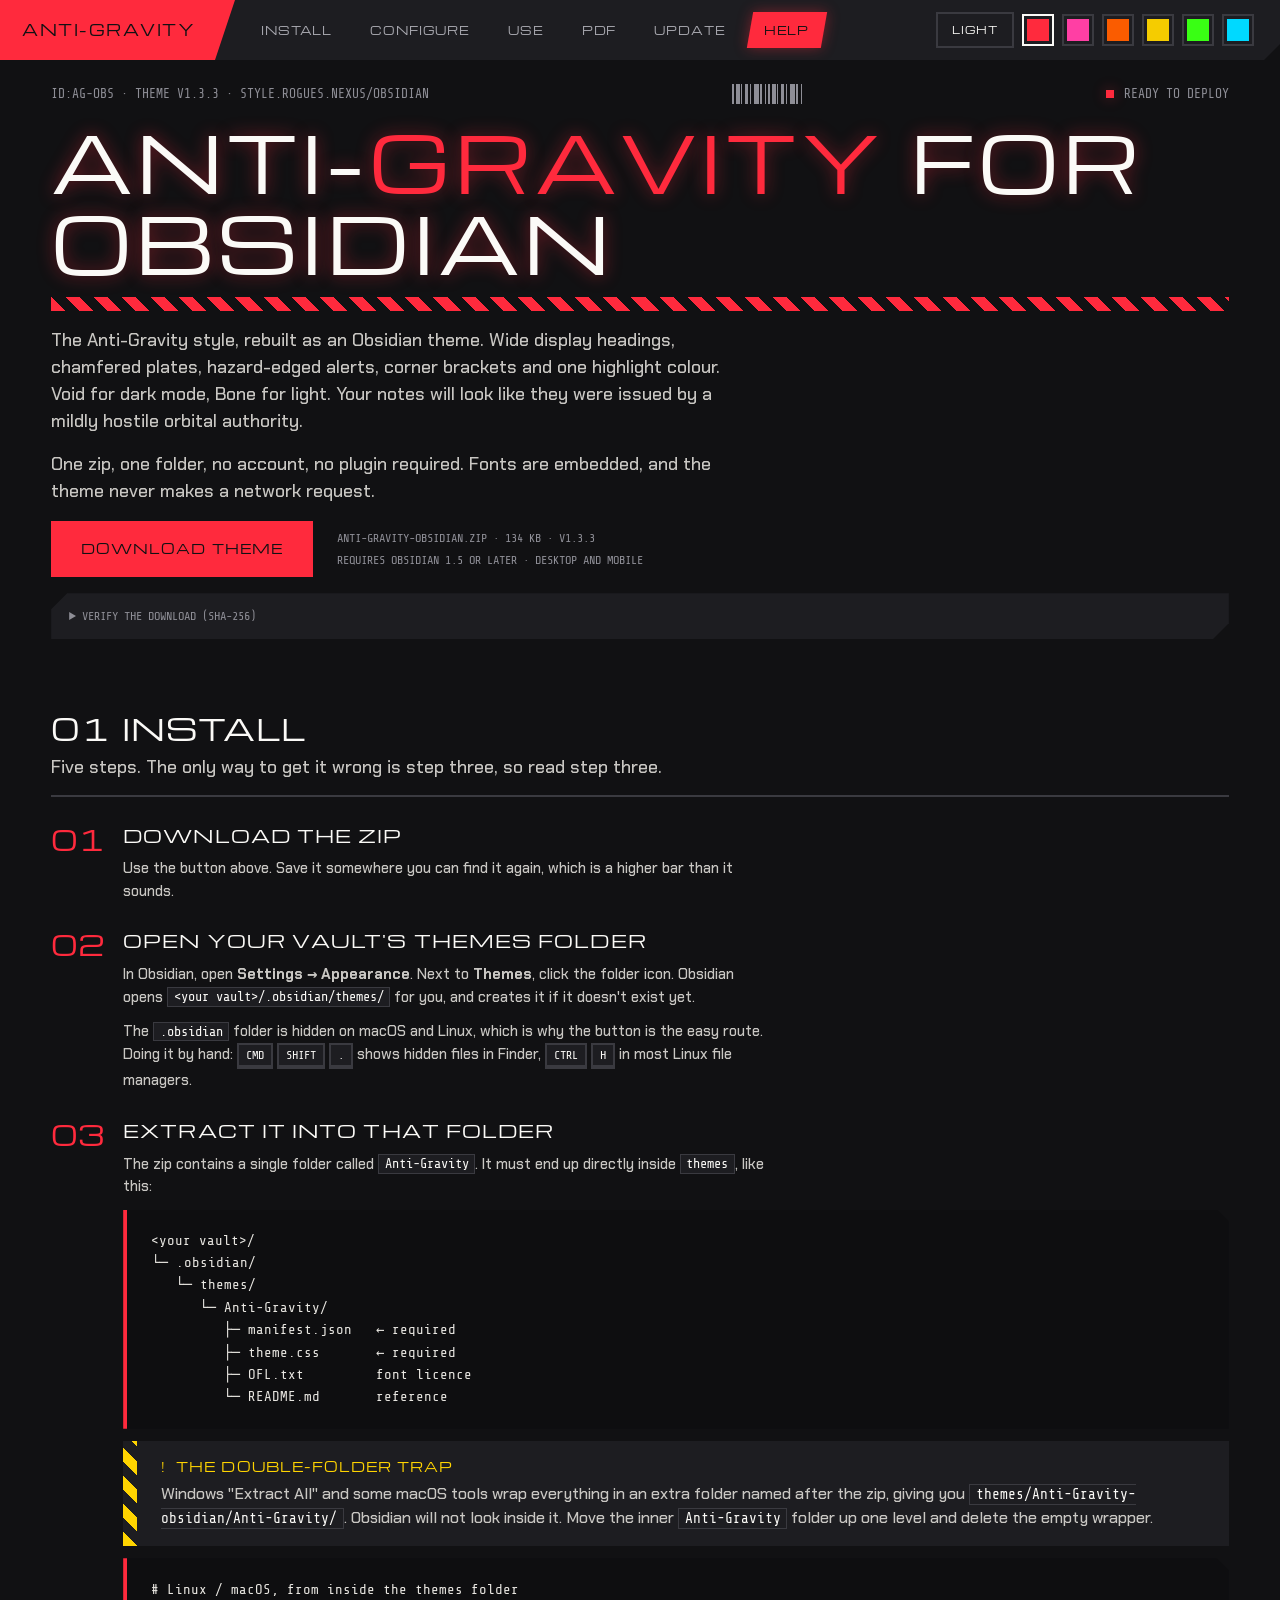
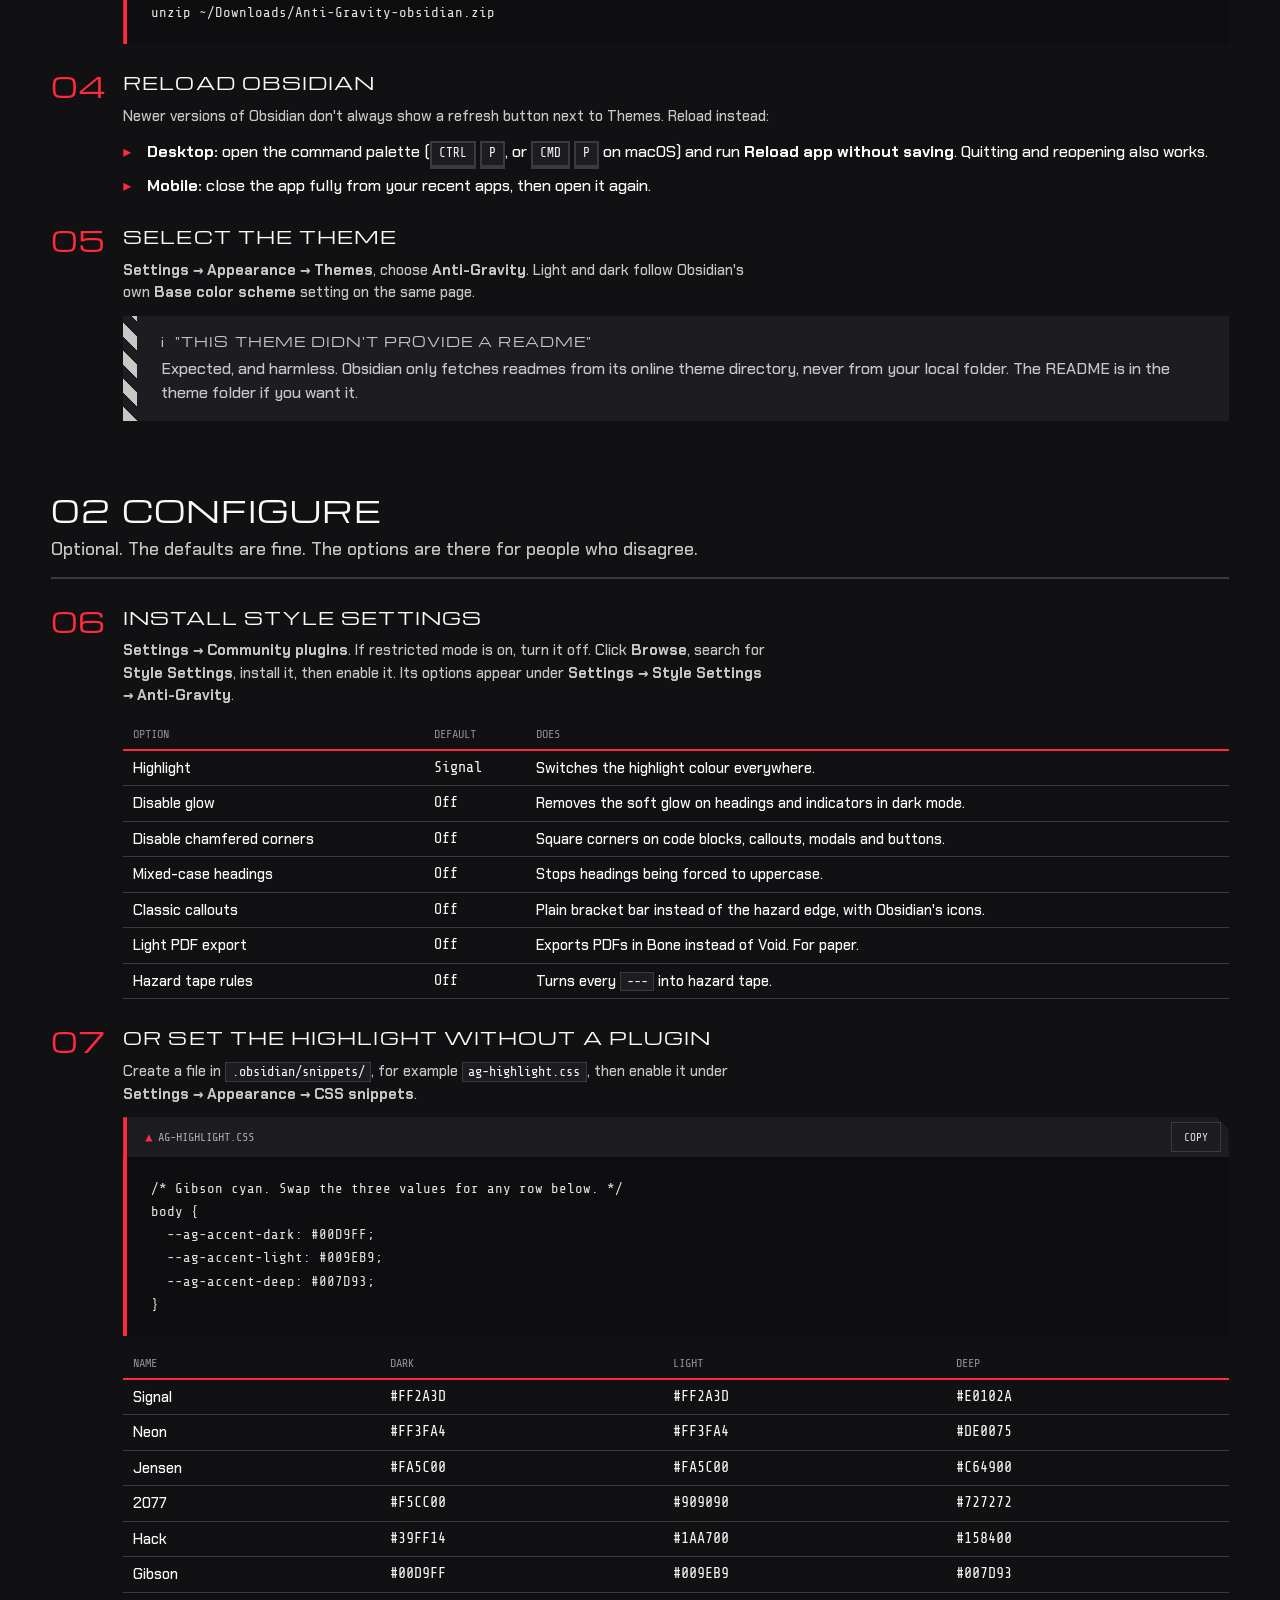
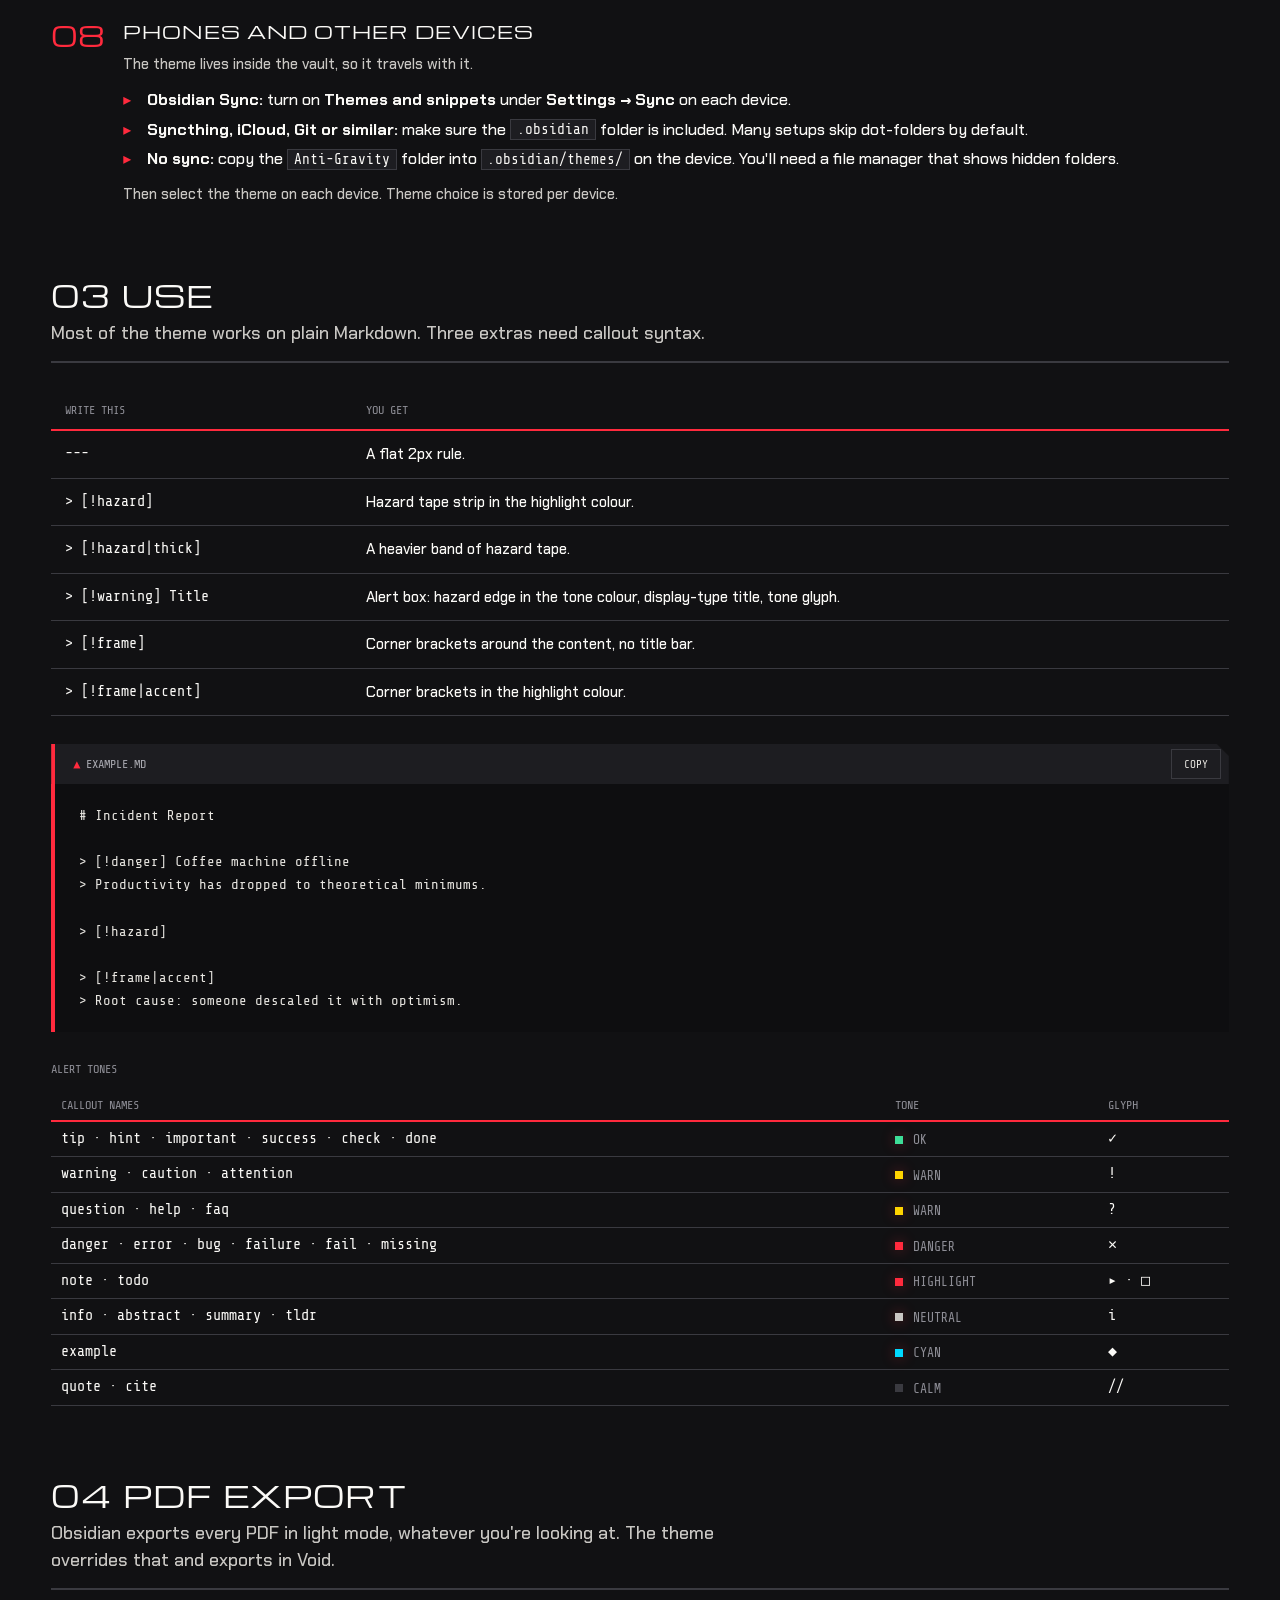
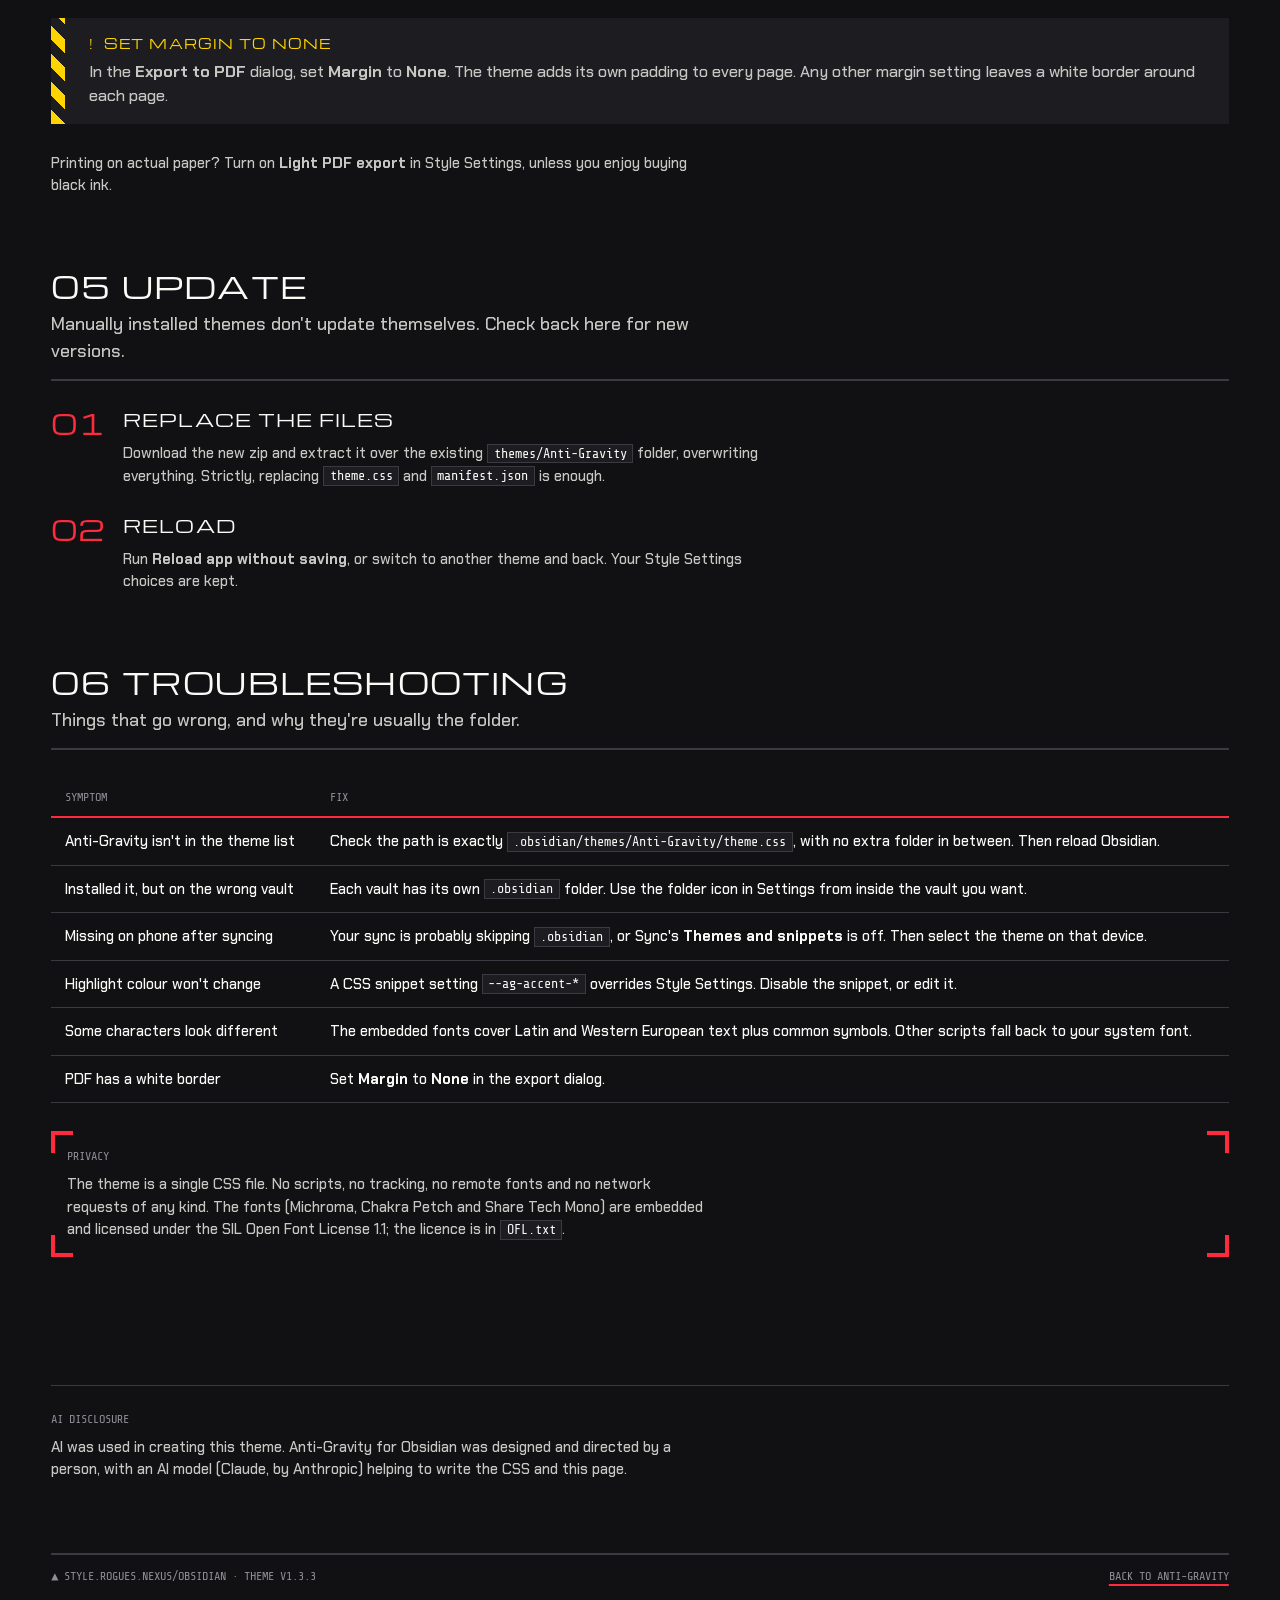
==== obsidian/index.html @ 5b8c4121 "Add index.html for Anti-Gravity theme This file contains the HTML structure and styling for the Anti" ====
<!doctype html>
<html lang="en" data-theme="dark" data-accent="signal">
<head>
<meta charset="utf-8">
<meta name="viewport" content="width=device-width, initial-scale=1, viewport-fit=cover">
<title>Anti-Gravity for Obsidian</title>
<meta name="description" content="Anti-Gravity theme for Obsidian: download, install, configure and use it.">
<link rel="stylesheet" href="../v2/anti-gravity.css">
<style>
  /* Page-only helpers. Not part of anti-gravity.css. */
  :root { padding-top: env(safe-area-inset-top, 0px); padding-bottom: env(safe-area-inset-bottom, 0px); background: var(--ag-bg); }
  html { scroll-padding-top: calc(env(safe-area-inset-top, 0px) + 96px); scroll-behavior: smooth; }
  .ag-nav--sticky { top: env(safe-area-inset-top, 0px); }
  .section { display: flex; flex-direction: column; gap: 28px; }
  .section__head { display: flex; flex-direction: column; gap: 8px; padding-bottom: 14px; border-bottom: 2px solid var(--ag-rule); }
  .spec-note { margin: 0; max-width: 72ch; color: var(--ag-secondary); font-size: 15px; line-height: 1.5; }
  .steps { display: grid; gap: 28px; }
  .step { display: grid; grid-template-columns: 56px minmax(0, 1fr); gap: 16px; align-items: start; }
  .step__num { font-family: var(--ag-font-display); font-size: 28px; line-height: 1; color: var(--ag-accent); }
  .step__body { display: flex; flex-direction: column; gap: 12px; min-width: 0; }
  .step__body h3 { margin: 0; }
  .step__body ul { margin: 0; }
  .download { display: flex; flex-wrap: wrap; align-items: center; gap: 16px 24px; }
  .download__meta { display: flex; flex-direction: column; gap: 4px; font-family: var(--ag-font-mono); font-size: 12px; text-transform: uppercase; color: var(--ag-muted); }
  .hash { display: block; margin-top: 4px; font-family: var(--ag-font-mono); font-size: 13px; color: var(--ag-secondary); word-break: break-all; text-transform: none; }
  .tree { font-size: 14px; line-height: 1.6; }
  .ai-note { display: flex; flex-direction: column; gap: 8px; margin-top: 56px; padding-top: 24px; border-top: 1px solid var(--ag-rule); }
  @media (max-width: 640px) { .step { grid-template-columns: 1fr; gap: 8px; } .ag-nav__end .ag-swatch { display: none; } }
</style>
</head>
<body class="ag">

<nav class="ag-nav ag-nav--sticky" aria-label="Sections">
  <a class="ag-nav__brand" href="../">Anti-Gravity</a>
  <ul class="ag-nav__links" id="site-nav">
    <li><a href="#install" aria-current="page">Install</a></li>
    <li><a href="#configure">Configure</a></li>
    <li><a href="#use">Use</a></li>
    <li><a href="#pdf">PDF</a></li>
    <li><a href="#update">Update</a></li>
    <li><a href="#help">Help</a></li>
  </ul>
  <div class="ag-nav__end">
    <button class="ag-btn ag-btn--sm" type="button" id="theme-toggle" aria-label="Switch to light theme">Light</button>
    <button class="ag-swatch ag-swatch--sm" type="button" data-set-accent="signal" aria-pressed="true" aria-label="Signal red" style="--ag-swatch: var(--ag-signal)"><span></span></button>
    <button class="ag-swatch ag-swatch--sm" type="button" data-set-accent="neon" aria-pressed="false" aria-label="Neon pink" style="--ag-swatch: var(--ag-neon)"><span></span></button>
    <button class="ag-swatch ag-swatch--sm" type="button" data-set-accent="jensen" aria-pressed="false" aria-label="Jensen orange" style="--ag-swatch: var(--ag-jensen)"><span></span></button>
    <button class="ag-swatch ag-swatch--sm" type="button" data-set-accent="2077" aria-pressed="false" aria-label="2077 yellow" style="--ag-swatch: var(--ag-2077)"><span></span></button>
    <button class="ag-swatch ag-swatch--sm" type="button" data-set-accent="hack" aria-pressed="false" aria-label="Hack green" style="--ag-swatch: var(--ag-hack)"><span></span></button>
    <button class="ag-swatch ag-swatch--sm" type="button" data-set-accent="gibson" aria-pressed="false" aria-label="Gibson cyan" style="--ag-swatch: var(--ag-gibson)"><span></span></button>
  </div>
</nav>

<div class="ag-shell" id="top" style="gap: 72px">

  <!-- ===== Header ===== -->
  <header class="ag-header">
    <div class="ag-header__bar">
      <span class="ag-code">ID:AG-OBS &#xB7; theme v1.3.3 &#xB7; style.rogues.nexus/obsidian</span>
      <span class="ag-barcode" aria-hidden="true"></span>
      <span class="ag-status ag-status--pulse">Ready to deploy</span>
    </div>
    <h1 class="ag-display ag-display--xl ag-glow">Anti-<span class="ag-accent">gravity</span> for Obsidian</h1>
    <div class="ag-hazard" aria-hidden="true"></div>
    <p class="ag-text">The Anti-Gravity style, rebuilt as an Obsidian theme. Wide display headings, chamfered plates, hazard-edged alerts, corner brackets and one highlight colour. Void for dark mode, Bone for light. Your notes will look like they were issued by a mildly hostile orbital authority.</p>
    <p class="ag-text">One zip, one folder, no account, no plugin required. Fonts are embedded, and the theme never makes a network request.</p>

    <div class="download">
      <a class="ag-btn ag-btn--primary ag-btn--lg" href="Anti-Gravity-obsidian.zip" download>Download theme</a>
      <div class="download__meta">
        <span>Anti-Gravity-obsidian.zip &#xB7; 134 KB &#xB7; v1.3.3</span>
        <span>Requires Obsidian 1.5 or later &#xB7; desktop and mobile</span>
      </div>
    </div>
    <details class="ag-plate" style="padding: 14px 18px">
      <summary class="ag-label" style="cursor: pointer">Verify the download (SHA-256)</summary>
      <p class="spec-note" style="margin-top: 10px">Paranoia is a feature. Compare this against the file you downloaded.</p>
      <!-- Update this hash whenever Anti-Gravity-obsidian.zip changes: sha256sum Anti-Gravity-obsidian.zip -->
      <code class="hash">1c6a4a79dea1f713ebbe0b0323c047f46603ee092a4988074462b8223210a290</code>
<pre><code># Linux / macOS
sha256sum Anti-Gravity-obsidian.zip
shasum -a 256 Anti-Gravity-obsidian.zip

# Windows (PowerShell)
Get-FileHash .\Anti-Gravity-obsidian.zip -Algorithm SHA256</code></pre>
    </details>
  </header>


  <!-- ===== 01 Install ===== -->
  <section class="section" id="install">
    <div class="section__head">
      <h2>01 Install</h2>
      <p class="ag-text">Five steps. The only way to get it wrong is step three, so read step three.</p>
    </div>
    <div class="steps">

      <div class="step"><div class="step__num">01</div><div class="step__body">
        <h3>Download the zip</h3>
        <p class="spec-note">Use the button above. Save it somewhere you can find it again, which is a higher bar than it sounds.</p>
      </div></div>

      <div class="step"><div class="step__num">02</div><div class="step__body">
        <h3>Open your vault's themes folder</h3>
        <p class="spec-note">In Obsidian, open <b>Settings &#x2192; Appearance</b>. Next to <b>Themes</b>, click the folder icon. Obsidian opens <code>&lt;your vault&gt;/.obsidian/themes/</code> for you, and creates it if it doesn't exist yet.</p>
        <p class="spec-note">The <code>.obsidian</code> folder is hidden on macOS and Linux, which is why the button is the easy route. Doing it by hand: <span class="ag-kbd">Cmd</span> <span class="ag-kbd">Shift</span> <span class="ag-kbd">.</span> shows hidden files in Finder, <span class="ag-kbd">Ctrl</span> <span class="ag-kbd">H</span> in most Linux file managers.</p>
      </div></div>

      <div class="step"><div class="step__num">03</div><div class="step__body">
        <h3>Extract it into that folder</h3>
        <p class="spec-note">The zip contains a single folder called <code>Anti-Gravity</code>. It must end up directly inside <code>themes</code>, like this:</p>
<pre class="tree"><code>&lt;your vault&gt;/
&#x2514;&#x2500; .obsidian/
   &#x2514;&#x2500; themes/
      &#x2514;&#x2500; Anti-Gravity/
         &#x251C;&#x2500; manifest.json   &#x2190; required
         &#x251C;&#x2500; theme.css       &#x2190; required
         &#x251C;&#x2500; OFL.txt         font licence
         &#x2514;&#x2500; README.md       reference</code></pre>
        <div class="ag-alert ag-tone-warn" role="note"><div class="ag-alert__body">
          <span class="ag-alert__title">The double-folder trap</span>
          <span class="ag-alert__text">Windows "Extract All" and some macOS tools wrap everything in an extra folder named after the zip, giving you <code>themes/Anti-Gravity-obsidian/Anti-Gravity/</code>. Obsidian will not look inside it. Move the inner <code>Anti-Gravity</code> folder up one level and delete the empty wrapper.</span>
        </div></div>
<pre><code># Linux / macOS, from inside the themes folder
unzip ~/Downloads/Anti-Gravity-obsidian.zip</code></pre>
      </div></div>

      <div class="step"><div class="step__num">04</div><div class="step__body">
        <h3>Reload Obsidian</h3>
        <p class="spec-note">Newer versions of Obsidian don't always show a refresh button next to Themes. Reload instead:</p>
        <ul>
          <li><b>Desktop:</b> open the command palette (<span class="ag-kbd">Ctrl</span> <span class="ag-kbd">P</span>, or <span class="ag-kbd">Cmd</span> <span class="ag-kbd">P</span> on macOS) and run <b>Reload app without saving</b>. Quitting and reopening also works.</li>
          <li><b>Mobile:</b> close the app fully from your recent apps, then open it again.</li>
        </ul>
      </div></div>

      <div class="step"><div class="step__num">05</div><div class="step__body">
        <h3>Select the theme</h3>
        <p class="spec-note"><b>Settings &#x2192; Appearance &#x2192; Themes</b>, choose <b>Anti-Gravity</b>. Light and dark follow Obsidian's own <b>Base color scheme</b> setting on the same page.</p>
        <div class="ag-alert ag-tone-info" role="note"><div class="ag-alert__body">
          <span class="ag-alert__title">"This theme didn't provide a readme"</span>
          <span class="ag-alert__text">Expected, and harmless. Obsidian only fetches readmes from its online theme directory, never from your local folder. The README is in the theme folder if you want it.</span>
        </div></div>
      </div></div>

    </div>
  </section>


  <!-- ===== 02 Configure ===== -->
  <section class="section" id="configure">
    <div class="section__head">
      <h2>02 Configure</h2>
      <p class="ag-text">Optional. The defaults are fine. The options are there for people who disagree.</p>
    </div>
    <div class="steps">
      <div class="step"><div class="step__num">06</div><div class="step__body">
        <h3>Install Style Settings</h3>
        <p class="spec-note"><b>Settings &#x2192; Community plugins</b>. If restricted mode is on, turn it off. Click <b>Browse</b>, search for <b>Style Settings</b>, install it, then enable it. Its options appear under <b>Settings &#x2192; Style Settings &#x2192; Anti-Gravity</b>.</p>
        <div class="ag-table-wrap"><table class="ag-table ag-table--compact">
          <thead><tr><th>Option</th><th>Default</th><th>Does</th></tr></thead>
          <tbody>
            <tr><td>Highlight</td><td class="ag-mono">Signal</td><td>Switches the highlight colour everywhere.</td></tr>
            <tr><td>Disable glow</td><td class="ag-mono">Off</td><td>Removes the soft glow on headings and indicators in dark mode.</td></tr>
            <tr><td>Disable chamfered corners</td><td class="ag-mono">Off</td><td>Square corners on code blocks, callouts, modals and buttons.</td></tr>
            <tr><td>Mixed-case headings</td><td class="ag-mono">Off</td><td>Stops headings being forced to uppercase.</td></tr>
            <tr><td>Classic callouts</td><td class="ag-mono">Off</td><td>Plain bracket bar instead of the hazard edge, with Obsidian's icons.</td></tr>
            <tr><td>Light PDF export</td><td class="ag-mono">Off</td><td>Exports PDFs in Bone instead of Void. For paper.</td></tr>
            <tr><td>Hazard tape rules</td><td class="ag-mono">Off</td><td>Turns every <code>---</code> into hazard tape.</td></tr>
          </tbody>
        </table></div>
      </div></div>

      <div class="step"><div class="step__num">07</div><div class="step__body">
        <h3>Or set the highlight without a plugin</h3>
        <p class="spec-note">Create a file in <code>.obsidian/snippets/</code>, for example <code>ag-highlight.css</code>, then enable it under <b>Settings &#x2192; Appearance &#x2192; CSS snippets</b>.</p>
        <figure class="ag-codeblock">
          <figcaption class="ag-codeblock__head"><span>ag-highlight.css</span><button class="ag-codeblock__copy" type="button" data-copy>Copy</button></figcaption>
<pre><code>/* Gibson cyan. Swap the three values for any row below. */
body {
  --ag-accent-dark: #00D9FF;
  --ag-accent-light: #009EB9;
  --ag-accent-deep: #007D93;
}</code></pre>
        </figure>
        <div class="ag-table-wrap"><table class="ag-table ag-table--compact">
          <thead><tr><th>Name</th><th>Dark</th><th>Light</th><th>Deep</th></tr></thead>
          <tbody>
            <tr><td>Signal</td><td class="ag-mono">#FF2A3D</td><td class="ag-mono">#FF2A3D</td><td class="ag-mono">#E0102A</td></tr>
            <tr><td>Neon</td><td class="ag-mono">#FF3FA4</td><td class="ag-mono">#FF3FA4</td><td class="ag-mono">#DE0075</td></tr>
            <tr><td>Jensen</td><td class="ag-mono">#FA5C00</td><td class="ag-mono">#FA5C00</td><td class="ag-mono">#C64900</td></tr>
            <tr><td>2077</td><td class="ag-mono">#F5CC00</td><td class="ag-mono">#909090</td><td class="ag-mono">#727272</td></tr>
            <tr><td>Hack</td><td class="ag-mono">#39FF14</td><td class="ag-mono">#1AA700</td><td class="ag-mono">#158400</td></tr>
            <tr><td>Gibson</td><td class="ag-mono">#00D9FF</td><td class="ag-mono">#009EB9</td><td class="ag-mono">#007D93</td></tr>
          </tbody>
        </table></div>
      </div></div>

      <div class="step"><div class="step__num">08</div><div class="step__body">
        <h3>Phones and other devices</h3>
        <p class="spec-note">The theme lives inside the vault, so it travels with it.</p>
        <ul>
          <li><b>Obsidian Sync:</b> turn on <b>Themes and snippets</b> under <b>Settings &#x2192; Sync</b> on each device.</li>
          <li><b>Syncthing, iCloud, Git or similar:</b> make sure the <code>.obsidian</code> folder is included. Many setups skip dot-folders by default.</li>
          <li><b>No sync:</b> copy the <code>Anti-Gravity</code> folder into <code>.obsidian/themes/</code> on the device. You'll need a file manager that shows hidden folders.</li>
        </ul>
        <p class="spec-note">Then select the theme on each device. Theme choice is stored per device.</p>
      </div></div>
    </div>
  </section>


  <!-- ===== 03 Use ===== -->
  <section class="section" id="use">
    <div class="section__head">
      <h2>03 Use</h2>
      <p class="ag-text">Most of the theme works on plain Markdown. Three extras need callout syntax.</p>
    </div>

    <div class="ag-table-wrap"><table class="ag-table">
      <thead><tr><th>Write this</th><th>You get</th></tr></thead>
      <tbody>
        <tr><td class="ag-mono">---</td><td>A flat 2px rule.</td></tr>
        <tr><td class="ag-mono">&gt; [!hazard]</td><td>Hazard tape strip in the highlight colour.</td></tr>
        <tr><td class="ag-mono">&gt; [!hazard|thick]</td><td>A heavier band of hazard tape.</td></tr>
        <tr><td class="ag-mono">&gt; [!warning] Title</td><td>Alert box: hazard edge in the tone colour, display-type title, tone glyph.</td></tr>
        <tr><td class="ag-mono">&gt; [!frame]</td><td>Corner brackets around the content, no title bar.</td></tr>
        <tr><td class="ag-mono">&gt; [!frame|accent]</td><td>Corner brackets in the highlight colour.</td></tr>
      </tbody>
    </table></div>

    <figure class="ag-codeblock">
      <figcaption class="ag-codeblock__head"><span>example.md</span><button class="ag-codeblock__copy" type="button" data-copy>Copy</button></figcaption>
<pre><code># Incident Report

&gt; [!danger] Coffee machine offline
&gt; Productivity has dropped to theoretical minimums.

&gt; [!hazard]

&gt; [!frame|accent]
&gt; Root cause: someone descaled it with optimism.</code></pre>
    </figure>

    <div class="ag-stack" style="--ag-gap: 12px">
      <span class="ag-label">Alert tones</span>
      <div class="ag-table-wrap"><table class="ag-table ag-table--compact">
        <thead><tr><th>Callout names</th><th>Tone</th><th>Glyph</th></tr></thead>
        <tbody>
          <tr><td class="ag-mono">tip &#xB7; hint &#xB7; important &#xB7; success &#xB7; check &#xB7; done</td><td><span class="ag-status ag-tone-ok">OK</span></td><td class="ag-mono">&#x2713;</td></tr>
          <tr><td class="ag-mono">warning &#xB7; caution &#xB7; attention</td><td><span class="ag-status ag-tone-warn">Warn</span></td><td class="ag-mono">!</td></tr>
          <tr><td class="ag-mono">question &#xB7; help &#xB7; faq</td><td><span class="ag-status ag-tone-warn">Warn</span></td><td class="ag-mono">?</td></tr>
          <tr><td class="ag-mono">danger &#xB7; error &#xB7; bug &#xB7; failure &#xB7; fail &#xB7; missing</td><td><span class="ag-status ag-tone-danger">Danger</span></td><td class="ag-mono">&#x2715;</td></tr>
          <tr><td class="ag-mono">note &#xB7; todo</td><td><span class="ag-status">Highlight</span></td><td class="ag-mono">&#x25B8; &#xB7; &#x25A1;</td></tr>
          <tr><td class="ag-mono">info &#xB7; abstract &#xB7; summary &#xB7; tldr</td><td><span class="ag-status ag-tone-info">Neutral</span></td><td class="ag-mono">i</td></tr>
          <tr><td class="ag-mono">example</td><td><span class="ag-status" style="--ag-tone: var(--ag-gibson)">Cyan</span></td><td class="ag-mono">&#x25C6;</td></tr>
          <tr><td class="ag-mono">quote &#xB7; cite</td><td><span class="ag-status ag-status--off">Calm</span></td><td class="ag-mono">//</td></tr>
        </tbody>
      </table></div>
    </div>
  </section>


  <!-- ===== 04 PDF ===== -->
  <section class="section" id="pdf">
    <div class="section__head">
      <h2>04 PDF export</h2>
      <p class="ag-text">Obsidian exports every PDF in light mode, whatever you're looking at. The theme overrides that and exports in Void.</p>
    </div>
    <div class="ag-alert ag-tone-warn" role="note"><div class="ag-alert__body">
      <span class="ag-alert__title">Set Margin to None</span>
      <span class="ag-alert__text">In the <b>Export to PDF</b> dialog, set <b>Margin</b> to <b>None</b>. The theme adds its own padding to every page. Any other margin setting leaves a white border around each page.</span>
    </div></div>
    <p class="spec-note">Printing on actual paper? Turn on <b>Light PDF export</b> in Style Settings, unless you enjoy buying black ink.</p>
  </section>


  <!-- ===== 05 Update ===== -->
  <section class="section" id="update">
    <div class="section__head">
      <h2>05 Update</h2>
      <p class="ag-text">Manually installed themes don't update themselves. Check back here for new versions.</p>
    </div>
    <div class="steps">
      <div class="step"><div class="step__num">01</div><div class="step__body">
        <h3>Replace the files</h3>
        <p class="spec-note">Download the new zip and extract it over the existing <code>themes/Anti-Gravity</code> folder, overwriting everything. Strictly, replacing <code>theme.css</code> and <code>manifest.json</code> is enough.</p>
      </div></div>
      <div class="step"><div class="step__num">02</div><div class="step__body">
        <h3>Reload</h3>
        <p class="spec-note">Run <b>Reload app without saving</b>, or switch to another theme and back. Your Style Settings choices are kept.</p>
      </div></div>
    </div>
  </section>


  <!-- ===== 06 Help ===== -->
  <section class="section" id="help">
    <div class="section__head">
      <h2>06 Troubleshooting</h2>
      <p class="ag-text">Things that go wrong, and why they're usually the folder.</p>
    </div>
    <div class="ag-table-wrap"><table class="ag-table">
      <thead><tr><th>Symptom</th><th>Fix</th></tr></thead>
      <tbody>
        <tr><td>Anti-Gravity isn't in the theme list</td><td>Check the path is exactly <code>.obsidian/themes/Anti-Gravity/theme.css</code>, with no extra folder in between. Then reload Obsidian.</td></tr>
        <tr><td>Installed it, but on the wrong vault</td><td>Each vault has its own <code>.obsidian</code> folder. Use the folder icon in Settings from inside the vault you want.</td></tr>
        <tr><td>Missing on phone after syncing</td><td>Your sync is probably skipping <code>.obsidian</code>, or Sync's <b>Themes and snippets</b> is off. Then select the theme on that device.</td></tr>
        <tr><td>Highlight colour won't change</td><td>A CSS snippet setting <code>--ag-accent-*</code> overrides Style Settings. Disable the snippet, or edit it.</td></tr>
        <tr><td>Some characters look different</td><td>The embedded fonts cover Latin and Western European text plus common symbols. Other scripts fall back to your system font.</td></tr>
        <tr><td>PDF has a white border</td><td>Set <b>Margin</b> to <b>None</b> in the export dialog.</td></tr>
      </tbody>
    </table></div>

    <div class="ag-brackets ag-brackets--accent">
      <div class="ag-stack" style="--ag-gap: 8px">
        <span class="ag-label">Privacy</span>
        <p class="spec-note">The theme is a single CSS file. No scripts, no tracking, no remote fonts and no network requests of any kind. The fonts (Michroma, Chakra Petch and Share Tech Mono) are embedded and licensed under the SIL Open Font License 1.1; the licence is in <code>OFL.txt</code>.</p>
      </div>
    </div>
  </section>

  <aside class="ai-note" aria-label="About how this was made">
    <span class="ag-label">AI disclosure</span>
    <p class="spec-note">AI was used in creating this theme. Anti-Gravity for Obsidian was designed and directed by a person, with an AI model (Claude, by Anthropic) helping to write the CSS and this page.</p>
  </aside>
  <footer class="ag-footer">
    <span>&#x25B2; style.rogues.nexus/obsidian &#xB7; theme v1.3.3</span>
    <a href="../">Back to Anti-Gravity</a>
  </footer>
</div>

<script>
(function () {
  var root = document.documentElement;

  /* ---- Warn loudly if anti-gravity.css didn't load ---- */
  if (!getComputedStyle(root).getPropertyValue('--ag-loaded').trim()) {
    var warn = document.createElement('div');
    warn.setAttribute('role', 'alert');
    warn.style.cssText = 'position:sticky;top:0;z-index:999;padding:14px 18px;background:#FF2A3D;color:#111113;font:600 15px/1.4 monospace';
    warn.textContent = 'anti-gravity.css did not load. This page expects it at ../v2/anti-gravity.css.';
    document.body.insertBefore(warn, document.body.firstChild);
  }

  /* ---- Theme ---- */
  var themeBtn = document.getElementById('theme-toggle');
  themeBtn.addEventListener('click', function () {
    var next = root.dataset.theme === 'dark' ? 'light' : 'dark';
    root.dataset.theme = next;
    themeBtn.textContent = next === 'dark' ? 'Light' : 'Dark';
    themeBtn.setAttribute('aria-label', 'Switch to ' + (next === 'dark' ? 'light' : 'dark') + ' theme');
  });

  /* ---- Accent ---- */
  var swatches = Array.prototype.slice.call(document.querySelectorAll('[data-set-accent]'));
  swatches.forEach(function (btn) {
    btn.addEventListener('click', function () {
      root.dataset.accent = btn.dataset.setAccent;
      swatches.forEach(function (s) { s.setAttribute('aria-pressed', s === btn ? 'true' : 'false'); });
    });
  });

  /* ---- Nav: highlight the section in view ---- */
  var navList = document.getElementById('site-nav');
  var navLinks = Array.prototype.slice.call(navList.querySelectorAll('a'));
  if ('IntersectionObserver' in window) {
    var io = new IntersectionObserver(function (entries) {
      entries.forEach(function (en) {
        if (!en.isIntersecting) return;
        navLinks.forEach(function (a) {
          if (a.getAttribute('href') === '#' + en.target.id) a.setAttribute('aria-current', 'page');
          else a.removeAttribute('aria-current');
        });
      });
    }, { rootMargin: '-40% 0px -55% 0px' });
    document.querySelectorAll('.section').forEach(function (s) { io.observe(s); });
  }

  /* ---- Copy buttons ---- */
  document.querySelectorAll('[data-copy]').forEach(function (btn) {
    btn.addEventListener('click', function () {
      var code = btn.closest('.ag-codeblock').querySelector('code').innerText;
      var done = function () { btn.textContent = 'Copied'; setTimeout(function () { btn.textContent = 'Copy'; }, 1400); };
      if (navigator.clipboard) navigator.clipboard.writeText(code).then(done, function () { btn.textContent = 'Blocked'; });
    });
  });
})();
</script>
</body>
</html>
---- v2/anti-gravity.css ----
@charset "utf-8";
/* ==========================================================================
   ANTI-GRAVITY  v2.4
   Docs:          https://style.rogues.nexus/
   Release notes: https://style.rogues.nexus/v2/
   A neo-cyberpunk UI kit: wide display type for headings and key data,
   chamfered plates, skewed controls, hazard tape and machine-readable
   code stamps. Dark and light themes, one swappable highlight colour.

   QUICK START
     <html data-theme="dark" data-accent="signal">
     <body class="ag">
   - data-theme: "dark" | "light" (omit to follow the device setting)
   - data-accent: "signal" (red, default) | "neon" (pink) | "jensen" (orange)
                  | "2077" (yellow on Void, grey on Bone) | "hack" (green)
                  | "gibson" (cyan)
   - Each highlight has three shades:
       dark  -> used on Void (dark theme, nav bar, code blocks)
       light -> used on Bone; at least 3:1, fine for fills and large text
       deep  -> small highlight text on Bone; at least 4.5:1
   - Custom highlight: set --ag-accent-dark, --ag-accent-light and
     --ag-accent-deep on the element that carries data-theme.

   CLASSLESS BASE
     Plain HTML inside .ag is styled: headings, links, lists, quotes, code,
     kbd, tables, forms, details, dialog, progress and meter. Wrap long-form
     content in .ag-prose for vertical rhythm. Element styles use :where()
     and :not([class]) so any .ag-* class takes over cleanly.

   FONTS
     Loaded from Google Fonts below. To self-host, delete the @import and
     serve Michroma, Chakra Petch, Share Tech Mono, Audiowide and
     Noto Sans JP (900) yourself; the stacks fall back cleanly.

   CONTENTS
      1. Tokens            9. Navigation
      2. Themes           10. Disclosure & dialog
      3. Base elements    11. Feedback
      4. Type classes     12. Code & terminal
      5. Graphic devices  13. Tables
      6. Surfaces         14. Content patterns
      7. Buttons & tags   15. Layout
      8. Forms            16. Utilities & media
   ========================================================================== */

@import url('https://fonts.googleapis.com/css2?family=Michroma&family=Chakra+Petch:ital,wght@0,500;0,600;0,700;1,500&family=Share+Tech+Mono&family=Audiowide&family=Noto+Sans+JP:wght@900&display=swap');

/* --------------------------------------------------------------------------
   1. Tokens (fixed)
   -------------------------------------------------------------------------- */
:root {
  /* Core palette: never flips with the theme */
  --ag-void: #111113;
  --ag-void-deep: #0E0E10;
  --ag-void-plate: #1D1D21;
  --ag-bone: #FBFAF7;
  --ag-paper: #F6F4F0;

  /* Highlight presets */
  /* name        dark (on Void)        light (3:1 on Bone)        deep (4.5:1 on Bone) */
  --ag-signal: #FF2A3D;  --ag-signal-light: #FF2A3D;  --ag-signal-deep: #E0102A;
  --ag-neon:   #FF3FA4;  --ag-neon-light:   #FF3FA4;  --ag-neon-deep:   #DE0075;
  --ag-jensen: #FA5C00;  --ag-jensen-light: #FA5C00;  --ag-jensen-deep: #C64900;
  --ag-2077:   #F5CC00;  --ag-2077-light:   #909090;  --ag-2077-deep:   #727272;  /* yellow on Void, grey on Bone */
  --ag-hack:   #39FF14;  --ag-hack-light:   #1AA700;  --ag-hack-deep:   #158400;
  --ag-gibson: #00D9FF;  --ag-gibson-light: #009EB9;  --ag-gibson-deep: #007D93;

  /* Active highlight: override these three for a custom colour */
  --ag-accent-dark: var(--ag-signal);
  --ag-accent-light: var(--ag-signal-light);
  --ag-accent-deep: var(--ag-signal-deep);

  /* Status tones (bright = fills and text on void; deep = text on bone) */
  --ag-ok: #3DDC97;          --ag-ok-deep: #0A7347;
  --ag-warn: #FFD400;        --ag-warn-deep: #7A6000;
  --ag-danger: #FF2A3D;      --ag-danger-deep: #C40E25;
  --ag-info: #C9C7C3;        --ag-info-deep: #3A3A40;   /* neutral: info never takes a hue */

  /* Type */
  --ag-font-display: 'Michroma', 'Eurostile', 'Microgramma', sans-serif;
  --ag-font-ui: 'Chakra Petch', 'Bahnschrift', system-ui, sans-serif;
  --ag-font-mono: 'Share Tech Mono', ui-monospace, 'Cascadia Mono', 'DejaVu Sans Mono', monospace;
  --ag-font-slogan: 'Audiowide', var(--ag-font-ui);
  --ag-font-kana: 'Noto Sans JP', 'Hiragino Kaku Gothic ProN', sans-serif;

  /* Spacing */
  --ag-space-1: 4px;
  --ag-space-2: 8px;
  --ag-space-3: 16px;
  --ag-space-4: 24px;
  --ag-space-5: 32px;
  --ag-space-6: 48px;

  /* Shape */
  --ag-cut-xs: 8px;
  --ag-cut-sm: 12px;
  --ag-cut: 16px;
  --ag-cut-lg: 18px;
  --ag-skew: -10deg;
  --ag-stroke: 2px;
  --ag-bracket: 4px;
  --ag-control-h: 44px;

  /* Motion */
  --ag-ease: cubic-bezier(0.2, 0.9, 0.1, 1);
  --ag-fast: 120ms;
  --ag-med: 220ms;

  /* Layers */
  --ag-z-nav: 50;
  --ag-z-pop: 60;
  --ag-z-toast: 80;
}

/* --------------------------------------------------------------------------
   2. Themes
   -------------------------------------------------------------------------- */
:root,
[data-theme="dark"] {
  --ag-bg: var(--ag-void);
  --ag-plate: var(--ag-void-plate);
  --ag-ink: var(--ag-bone);
  --ag-secondary: #C9C7C3;
  --ag-muted: #8E8E96;
  --ag-rule: #3A3A40;
  --ag-idle: var(--ag-void-plate);   /* menus, pager, addons at rest */
  --ag-idle-ink: var(--ag-bone);
  --ag-off-bg: transparent;          /* toggles, switches, checks when off */
  --ag-off-ink: var(--ag-bone);
  --ag-off-border: #3A3A40;
  --ag-on-accent: var(--ag-void);
  --ag-accent: var(--ag-accent-dark);
  --ag-accent-text: var(--ag-accent);
  --ag-ok-text: var(--ag-ok);
  --ag-warn-text: var(--ag-warn);
  --ag-danger-text: var(--ag-danger);
  --ag-info-text: var(--ag-info);
  --ag-info-fill: var(--ag-info);
  --ag-info-on: var(--ag-void);
  --ag-nav-bg: var(--ag-void-plate);
  --ag-code-bg: var(--ag-void-deep);
  --ag-code-head: var(--ag-void-plate);
  --ag-glow: 0 0 14px color-mix(in srgb, var(--ag-accent) 40%, transparent);
  --ag-glow-text: 0 0 18px color-mix(in srgb, var(--ag-accent) 45%, transparent);
  --ag-backdrop: rgba(14, 14, 16, 0.72);
  color-scheme: dark;
}

[data-theme="light"] {
  --ag-bg: var(--ag-bone);
  --ag-plate: #EFEDE8;
  --ag-ink: var(--ag-void);
  --ag-secondary: #3A3A40;
  --ag-muted: #5C5C64;
  --ag-rule: #C9C7C3;
  --ag-idle: var(--ag-void);
  --ag-idle-ink: var(--ag-bone);
  --ag-off-bg: var(--ag-void);
  --ag-off-ink: var(--ag-bone);
  --ag-off-border: var(--ag-void);
  --ag-on-accent: var(--ag-void);
  --ag-accent: var(--ag-accent-light);
  --ag-accent-text: var(--ag-accent-deep);
  --ag-ok-text: var(--ag-ok-deep);
  --ag-warn-text: var(--ag-warn-deep);
  --ag-danger-text: var(--ag-danger-deep);
  --ag-info-text: var(--ag-info-deep);
  --ag-info-fill: var(--ag-info-deep);
  --ag-info-on: var(--ag-bone);
  --ag-nav-bg: var(--ag-void);
  --ag-code-bg: var(--ag-void);
  --ag-code-head: var(--ag-void-plate);
  --ag-glow: none;
  --ag-glow-text: none;
  --ag-backdrop: rgba(17, 17, 19, 0.55);
  color-scheme: light;
}

@media (prefers-color-scheme: light) {
  :root:not([data-theme]) {
    --ag-bg: var(--ag-bone);
    --ag-plate: #EFEDE8;
    --ag-ink: var(--ag-void);
    --ag-secondary: #3A3A40;
    --ag-muted: #5C5C64;
    --ag-rule: #C9C7C3;
    --ag-idle: var(--ag-void);
    --ag-idle-ink: var(--ag-bone);
    --ag-off-bg: var(--ag-void);
    --ag-off-ink: var(--ag-bone);
    --ag-off-border: var(--ag-void);
    --ag-accent: var(--ag-accent-light);
    --ag-accent-text: var(--ag-accent-deep);
    --ag-ok-text: var(--ag-ok-deep);
    --ag-warn-text: var(--ag-warn-deep);
    --ag-danger-text: var(--ag-danger-deep);
    --ag-info-text: var(--ag-info-deep);
    --ag-info-fill: var(--ag-info-deep);
    --ag-info-on: var(--ag-bone);
    --ag-nav-bg: var(--ag-void);
    --ag-code-bg: var(--ag-void);
    --ag-glow: none;
    --ag-glow-text: none;
    --ag-backdrop: rgba(17, 17, 19, 0.55);
    color-scheme: light;
  }
}

[data-accent="signal"] { --ag-accent-dark: var(--ag-signal); --ag-accent-light: var(--ag-signal-light); --ag-accent-deep: var(--ag-signal-deep); }
[data-accent="neon"]   { --ag-accent-dark: var(--ag-neon); --ag-accent-light: var(--ag-neon-light); --ag-accent-deep: var(--ag-neon-deep); }
[data-accent="jensen"] { --ag-accent-dark: var(--ag-jensen); --ag-accent-light: var(--ag-jensen-light); --ag-accent-deep: var(--ag-jensen-deep); }
[data-accent="2077"]   { --ag-accent-dark: var(--ag-2077); --ag-accent-light: var(--ag-2077-light); --ag-accent-deep: var(--ag-2077-deep); }
[data-accent="hack"]   { --ag-accent-dark: var(--ag-hack); --ag-accent-light: var(--ag-hack-light); --ag-accent-deep: var(--ag-hack-deep); }
[data-accent="gibson"] { --ag-accent-dark: var(--ag-gibson); --ag-accent-light: var(--ag-gibson-light); --ag-accent-deep: var(--ag-gibson-deep); }
/* Older names, kept so existing pages don't break */
[data-accent="pink"]   { --ag-accent-dark: var(--ag-neon); --ag-accent-light: var(--ag-neon-light); --ag-accent-deep: var(--ag-neon-deep); }
[data-accent="cyan"]   { --ag-accent-dark: var(--ag-gibson); --ag-accent-light: var(--ag-gibson-light); --ag-accent-deep: var(--ag-gibson-deep); }
[data-accent="orange"] { --ag-accent-dark: var(--ag-jensen); --ag-accent-light: var(--ag-jensen-light); --ag-accent-deep: var(--ag-jensen-deep); }

/* Void surfaces (nav bar, code, logs) keep the full-strength shade in both themes */
.ag-nav, :where(.ag) pre, .ag-pre, .ag-codeblock, .ag-log { --ag-accent: var(--ag-accent-dark); --ag-accent-text: var(--ag-accent-dark); --ag-info-text: var(--ag-info); --ag-info-fill: var(--ag-info); --ag-info-on: var(--ag-void); }

/* --------------------------------------------------------------------------
   3. Base elements (classless)
   -------------------------------------------------------------------------- */
.ag,
.ag *,
.ag *::before,
.ag *::after { box-sizing: border-box; }

.ag {
  margin: 0;
  min-height: 100vh;
  background: var(--ag-bg);
  color: var(--ag-ink);
  font-family: var(--ag-font-ui);
  font-weight: 500;
  font-size: 16px;
  line-height: 1.5;
  font-variant-numeric: tabular-nums;
  -webkit-font-smoothing: antialiased;
  text-rendering: optimizeLegibility;
  scrollbar-color: var(--ag-rule) transparent;
}

.ag ::selection { background: var(--ag-accent); color: var(--ag-on-accent); }

.ag ::-webkit-scrollbar { width: 10px; height: 10px; }
.ag ::-webkit-scrollbar-track { background: transparent; }
.ag ::-webkit-scrollbar-thumb { background: var(--ag-rule); }
.ag ::-webkit-scrollbar-thumb:hover { background: var(--ag-accent); }

:where(.ag) :focus-visible { outline: 2px solid var(--ag-accent); outline-offset: 3px; }

/* Reset outer spacing; .ag-prose adds rhythm back for long-form content */
:where(.ag) :is(h1, h2, h3, h4, h5, h6, p, ul, ol, dl, dd, blockquote, figure, pre, table, fieldset, hr) { margin: 0; }

/* Headings */
:where(.ag) :is(h1, h2, h3) {
  font-family: var(--ag-font-display);
  font-weight: 400;
  text-transform: uppercase;
  letter-spacing: 0.04em;
  line-height: 1.15;
}
:where(.ag) h1 { font-size: clamp(30px, 4.6vw, 56px); line-height: 1.05; }
:where(.ag) h2 { font-size: clamp(22px, 2.6vw, 30px); }
:where(.ag) h3 { font-size: 18px; letter-spacing: 0.06em; }
:where(.ag) h4 { font-family: var(--ag-font-ui); font-weight: 700; font-size: 19px; line-height: 1.3; }
:where(.ag) :is(h5, h6) { font-family: var(--ag-font-mono); font-weight: 400; font-size: 13px; text-transform: uppercase; color: var(--ag-muted); letter-spacing: 0.04em; }
:where(.ag) h6 { font-size: 12px; }

/* Inline text */
:where(.ag) a { color: inherit; text-decoration: underline; text-decoration-color: var(--ag-accent); text-decoration-thickness: 2px; text-underline-offset: 4px; }
:where(.ag) a:hover { color: var(--ag-accent-text); }
:where(.ag) :is(strong, b) { font-weight: 700; }
:where(.ag) em { font-style: italic; }
:where(.ag) small { font-size: 0.85em; color: var(--ag-muted); }
:where(.ag) mark { background: var(--ag-accent); color: var(--ag-on-accent); padding: 0 0.25em; }
:where(.ag) abbr[title] { text-decoration: underline dotted var(--ag-muted); text-underline-offset: 3px; cursor: help; }
:where(.ag) del { color: var(--ag-muted); text-decoration-color: var(--ag-danger-text); }
:where(.ag) ins { text-decoration: none; background: color-mix(in srgb, var(--ag-ok) 22%, transparent); }
:where(.ag) :is(sub, sup) { font-size: 0.7em; line-height: 0; }
:where(.ag) hr { border: 0; border-top: var(--ag-stroke) solid var(--ag-rule); }

/* Lists: chevron bullets and zero-padded counters */
:where(.ag) ul:not([class]) { list-style: none; padding: 0; }
:where(.ag) ul:not([class]) > li { position: relative; padding-left: 1.5em; }
:where(.ag) ul:not([class]) > li::before { content: "\25B8 "; position: absolute; left: 0; color: var(--ag-accent-text); }
:where(.ag) ol:not([class]) { list-style: none; padding: 0; counter-reset: ag-ol; }
:where(.ag) ol:not([class]) > li { position: relative; padding-left: 2.6em; counter-increment: ag-ol; }
:where(.ag) ol:not([class]) > li::before { content: counter(ag-ol, decimal-leading-zero); position: absolute; left: 0; top: 0.1em; font-family: var(--ag-font-mono); color: var(--ag-accent-text); }
:where(.ag) li + li { margin-top: 0.35em; }
:where(.ag) :is(ul, ol) :is(ul, ol) { margin-top: 0.35em; }

:where(.ag) dl:not([class]) dt { font-family: var(--ag-font-mono); font-size: 13px; text-transform: uppercase; color: var(--ag-muted); }
:where(.ag) dl:not([class]) dd { margin: 2px 0 12px; }

/* Quote */
:where(.ag) blockquote {
  padding: var(--ag-space-3) var(--ag-space-4);
  background: var(--ag-plate);
  border-left: var(--ag-bracket) solid var(--ag-accent);
  color: var(--ag-secondary);
  font-size: 18px;
}
:where(.ag) blockquote :is(cite, footer) { display: block; margin-top: var(--ag-space-2); font-family: var(--ag-font-mono); font-size: 12px; font-style: normal; text-transform: uppercase; color: var(--ag-muted); }
:where(.ag) blockquote :is(cite, footer)::before { content: "// "; color: var(--ag-accent-text); }

/* Media */
:where(.ag) :is(img, svg, video, canvas) { max-width: 100%; height: auto; }
:where(.ag) :is(img, video) { display: block; }
:where(.ag) figcaption:not([class]) { margin-top: var(--ag-space-2); font-family: var(--ag-font-mono); font-size: 12px; text-transform: uppercase; color: var(--ag-muted); }
:where(.ag) figcaption:not([class])::before { content: "\25B2  "; color: var(--ag-accent-text); }

/* Long-form rhythm */
.ag-prose { max-width: var(--ag-prose-width, 70ch); }
/* Placement: left is the default; centre and right sit the column in the
   space available; full drops the measure and keeps a small gutter. On a
   plate, the plate's own padding is used instead of the gutter. */
.ag-prose--left { margin-left: 0; margin-right: auto; }
.ag-prose--center { margin-left: auto; margin-right: auto; }
.ag-prose--right { margin-left: auto; margin-right: 0; }
.ag-prose--full { max-width: none; padding-left: var(--ag-prose-gutter, var(--ag-space-3)); padding-right: var(--ag-prose-gutter, var(--ag-space-3)); }
.ag-prose--full.ag-plate { padding-left: var(--ag-space-5); padding-right: var(--ag-space-5); }
.ag-prose > * + * { margin-top: 1em; }
.ag-prose > :is(h1, h2, h3, h4) { margin-top: 1.8em; }
.ag-prose > :is(h1, h2, h3, h4):first-child { margin-top: 0; }
.ag-prose > :is(h1, h2, h3, h4) + * { margin-top: 0.6em; }
.ag-prose > :is(pre, figure, table, blockquote, .ag-codeblock, .ag-table-wrap) { margin-top: 1.5em; }
.ag-prose p { color: var(--ag-secondary); font-size: 18px; line-height: 1.6; }

/* --------------------------------------------------------------------------
   4. Type classes
   -------------------------------------------------------------------------- */
.ag-display {
  font-family: var(--ag-font-display);
  font-weight: 400;
  text-transform: uppercase;
  letter-spacing: 0.04em;
  line-height: 1.05;
  font-size: clamp(30px, 4.6vw, 64px);
}
.ag-display--xl { font-size: clamp(36px, 6vw, 84px); }
.ag-display--md { font-size: clamp(20px, 2.2vw, 30px); line-height: 1.3; letter-spacing: 0.02em; }
.ag-display--sm { font-size: 13px; letter-spacing: 0.08em; }

.ag-title { font-family: var(--ag-font-display); font-weight: 400; font-size: 22px; letter-spacing: 0.06em; text-transform: uppercase; }
.ag-heading { font-family: var(--ag-font-ui); font-weight: 600; font-size: 19px; line-height: 1.25; letter-spacing: 0; text-transform: none; }
.ag-text { font-size: 18px; line-height: 1.5; color: var(--ag-secondary); max-width: 62ch; }
.ag-label { font-family: var(--ag-font-mono); font-size: 12px; text-transform: uppercase; color: var(--ag-muted); }
.ag-code { font-family: var(--ag-font-mono); font-size: 13px; text-transform: uppercase; color: var(--ag-muted); }
.ag-slogan { font-family: var(--ag-font-slogan); font-size: 18px; letter-spacing: 2px; text-transform: lowercase; color: var(--ag-secondary); }
.ag-kana { font-family: var(--ag-font-kana); font-weight: 900; font-size: 24px; color: var(--ag-accent); }
/* Inverse kana: a highlight block with the text knocked out in the page colour (or ink with --ink) */
.ag-kana--inverse { display: inline-block; padding: 0.08em 0.35em; line-height: 1.2; background: var(--ag-accent); color: var(--ag-bg); }
.ag-kana--inverse.ag-kana--ink { color: var(--ag-ink); }

/* Highlight-coloured text: .ag-accent for large text (24px+, 3:1), .ag-accent-text for small text (4.5:1) */
.ag-accent { color: var(--ag-accent); }
.ag-accent-text { color: var(--ag-accent-text); }
.ag-muted { color: var(--ag-muted); }
.ag-glow { text-shadow: var(--ag-glow-text); }

/* Key data: one big wide number per card */
.ag-value { font-family: var(--ag-font-display); font-weight: 400; font-size: 44px; line-height: 1; font-variant-numeric: tabular-nums; }
.ag-value--xl { font-size: clamp(56px, 6vw, 80px); }
.ag-value--md { font-size: 30px; }
.ag-value--sm { font-size: 24px; letter-spacing: 0.04em; }
.ag-value--accent { color: var(--ag-accent); }
.ag-unit { font-family: var(--ag-font-display); font-size: 0.24em; color: var(--ag-muted); margin-left: 0.4em; letter-spacing: 0.06em; }
.ag-value-row { display: flex; align-items: baseline; gap: var(--ag-space-2); }

/* --------------------------------------------------------------------------
   5. Graphic devices
   -------------------------------------------------------------------------- */
.ag-hazard {
  height: 14px;
  background: repeating-linear-gradient(45deg, var(--ag-accent) 0 10px, var(--ag-hazard-ground, var(--ag-bg)) 10px 20px);
}
.ag-hazard--thin { height: 8px; }
.ag-hazard--vertical { height: auto; width: 14px; align-self: stretch; }

.ag-barcode {
  display: inline-block;
  width: 72px;
  height: 20px;
  color: var(--ag-muted);
  background:
    linear-gradient(90deg,
      currentColor 0 2px, transparent 2px 4px, currentColor 4px 8px, transparent 8px 9px,
      currentColor 9px 10px, transparent 10px 13px, currentColor 13px 16px, transparent 16px 18px,
      currentColor 18px 19px, transparent 19px 22px, currentColor 22px 27px, transparent 27px 28px,
      currentColor 28px 30px, transparent 30px 33px, currentColor 33px 34px, transparent 34px 36px)
    0 0 / 36px 100% repeat-x;
}

.ag-brackets {
  --ag-bracket-color: var(--ag-rule);
  --ag-bracket-len: 22px;
  position: relative;
  padding: var(--ag-space-3);
  background:
    linear-gradient(var(--ag-bracket-color), var(--ag-bracket-color)) top left / var(--ag-bracket-len) var(--ag-bracket) no-repeat,
    linear-gradient(var(--ag-bracket-color), var(--ag-bracket-color)) top left / var(--ag-bracket) var(--ag-bracket-len) no-repeat,
    linear-gradient(var(--ag-bracket-color), var(--ag-bracket-color)) top right / var(--ag-bracket-len) var(--ag-bracket) no-repeat,
    linear-gradient(var(--ag-bracket-color), var(--ag-bracket-color)) top right / var(--ag-bracket) var(--ag-bracket-len) no-repeat,
    linear-gradient(var(--ag-bracket-color), var(--ag-bracket-color)) bottom left / var(--ag-bracket-len) var(--ag-bracket) no-repeat,
    linear-gradient(var(--ag-bracket-color), var(--ag-bracket-color)) bottom left / var(--ag-bracket) var(--ag-bracket-len) no-repeat,
    linear-gradient(var(--ag-bracket-color), var(--ag-bracket-color)) bottom right / var(--ag-bracket-len) var(--ag-bracket) no-repeat,
    linear-gradient(var(--ag-bracket-color), var(--ag-bracket-color)) bottom right / var(--ag-bracket) var(--ag-bracket-len) no-repeat;
}
.ag-brackets--accent { --ag-bracket-color: var(--ag-accent); }

.ag-divider { border: 0; border-top: var(--ag-stroke) solid var(--ag-rule); margin: 0; }

/* Divider with a label: <div class="ag-divider-label">End of transmission</div> */
.ag-divider-label {
  display: flex;
  align-items: center;
  gap: var(--ag-space-3);
  font-family: var(--ag-font-mono);
  font-size: 12px;
  text-transform: uppercase;
  color: var(--ag-muted);
}
.ag-divider-label::before,
.ag-divider-label::after { content: ""; flex: 1; border-top: var(--ag-stroke) solid var(--ag-rule); }

/* --------------------------------------------------------------------------
   6. Surfaces
   -------------------------------------------------------------------------- */
/* Plate: hero panels, two opposite 45 degree cuts */
.ag-plate {
  --ag-hazard-ground: var(--ag-plate);
  background: var(--ag-plate);
  padding: var(--ag-space-5);
  clip-path: polygon(var(--ag-cut) 0, 100% 0, 100% calc(100% - var(--ag-cut)), calc(100% - var(--ag-cut)) 100%, 0 100%, 0 var(--ag-cut));
  display: flex;
  flex-direction: column;
  gap: var(--ag-space-3);
}

/* Card: standard tile, outlined, one notched corner */
.ag-card {
  --ag-hazard-ground: var(--ag-plate);
  background: var(--ag-plate);
  border: var(--ag-stroke) solid var(--ag-rule);
  padding: 22px var(--ag-space-4);
  clip-path: polygon(0 0, calc(100% - var(--ag-cut-sm)) 0, 100% var(--ag-cut-sm), 100% 100%, 0 100%);
  display: flex;
  flex-direction: column;
  gap: 12px;
}
a.ag-card { text-decoration: none; color: inherit; transition: border-color var(--ag-fast) var(--ag-ease); }
a.ag-card:hover { border-color: var(--ag-accent); color: inherit; }

/* Whole-card link: put one link on the title and add .ag-card--link to the card.
   The link's ::after covers the card, so the whole tile is clickable while the
   link's name stays the title. Give any second link inside the card
   position: relative; z-index: 2 so it sits above the cover. */
.ag-card--link { position: relative; cursor: pointer; transition: border-color var(--ag-fast) var(--ag-ease); }
.ag-card--link a { color: inherit; text-decoration: none; }
.ag-card--link a::after { content: ""; position: absolute; inset: 0; z-index: 1; }
.ag-card--link:hover { border-color: var(--ag-accent); }
.ag-card--link:hover a { color: var(--ag-accent-text); }
/* The card is clipped, so an outside ring would be cut off: draw it inside */
.ag-card--link a:focus-visible { outline: none; }
.ag-card--link:has(a:focus-visible) { border-color: var(--ag-accent); box-shadow: inset 0 0 0 var(--ag-stroke) var(--ag-accent); }

.ag-card__head {
  display: flex;
  justify-content: space-between;
  gap: var(--ag-space-3);
  font-family: var(--ag-font-mono);
  font-size: 12px;
  text-transform: uppercase;
  color: var(--ag-muted);
}

/* Key / value list */
.ag-kv {
  display: grid;
  grid-template-columns: repeat(2, minmax(0, 1fr));
  gap: 6px 12px;
  margin: 0;
  font-family: var(--ag-font-mono);
  font-size: 13px;
  text-transform: uppercase;
}
.ag-kv dt { color: var(--ag-muted); }
.ag-kv dd { margin: 0; color: var(--ag-ink); }

/* Segmented meter: <div class="ag-meter"><span class="is-on"></span>...</div> */
.ag-meter { display: flex; gap: 3px; height: 14px; }
.ag-meter > span { flex: 1; background: var(--ag-rule); }
.ag-meter > span.is-on { background: var(--ag-tone, var(--ag-accent)); }
.ag-meter--sm { height: 8px; }

/* Tone modifiers shared by alerts, toasts, tags, status, progress and log */
.ag-tone-ok     { --ag-tone: var(--ag-ok);     --ag-tone-text: var(--ag-ok-text); }
.ag-tone-warn   { --ag-tone: var(--ag-warn);   --ag-tone-text: var(--ag-warn-text); }
.ag-tone-danger { --ag-tone: var(--ag-danger); --ag-tone-text: var(--ag-danger-text); }
.ag-tone-info   { --ag-tone: var(--ag-info-fill, var(--ag-info)); --ag-tone-text: var(--ag-info-text); --ag-on-tone: var(--ag-info-on, var(--ag-void)); }

/* Status never relies on colour alone. Danger shares Signal's red, so every toned
   status element also carries a glyph (and a word in its label or title):
   ok tick - warn ! - danger cross - info i. The highlight never marks state. */
.ag-tone-ok     { --ag-tone-glyph: "\2713"; --ag-on-tone: var(--ag-void); }
.ag-tone-warn   { --ag-tone-glyph: "!"; --ag-on-tone: var(--ag-void); }
.ag-tone-danger { --ag-tone-glyph: "\2715"; --ag-on-tone: var(--ag-void); }
.ag-tone-info   { --ag-tone-glyph: "i"; }
.ag-alert:is(.ag-tone-ok, .ag-tone-warn, .ag-tone-danger, .ag-tone-info) .ag-alert__title::before,
.ag-tag:is(.ag-tone-ok, .ag-tone-warn, .ag-tone-danger, .ag-tone-info):not(.ag-tag--slant)::before,
.ag-tag--slant:is(.ag-tone-ok, .ag-tone-warn, .ag-tone-danger, .ag-tone-info) > :first-child::before { content: var(--ag-tone-glyph) "\00a0\00a0"; text-transform: none; }

/* Alert: hazard edge in the tone colour */
.ag-alert {
  --ag-hazard-ground: var(--ag-plate);
  display: grid;
  grid-template-columns: 14px minmax(0, 1fr);
  background: var(--ag-plate);
}
.ag-alert::before {
  content: "";
  background: repeating-linear-gradient(45deg, var(--ag-tone, var(--ag-accent)) 0 10px, var(--ag-hazard-ground) 10px 20px);
}
.ag-alert__body { padding: var(--ag-space-3) var(--ag-space-4); display: flex; flex-direction: column; gap: 6px; }
.ag-alert__title { font-family: var(--ag-font-display); font-size: 13px; letter-spacing: 0.08em; text-transform: uppercase; color: var(--ag-tone-text, var(--ag-accent-text)); }
.ag-alert__text { color: var(--ag-secondary); }

/* --------------------------------------------------------------------------
   7. Buttons & tags
   -------------------------------------------------------------------------- */
.ag-btn,
:where(.ag) :is(button, input[type="submit"], input[type="button"], input[type="reset"]):not([class]) {
  display: inline-flex;
  align-items: center;
  justify-content: center;
  gap: var(--ag-space-2);
  min-height: var(--ag-control-h);
  padding: 0 20px;
  border: var(--ag-stroke) solid var(--ag-rule);
  border-radius: 0;
  background: transparent;
  color: var(--ag-ink);
  font-family: var(--ag-font-display);
  font-size: 11px;
  letter-spacing: 0.08em;
  line-height: 1.2;
  text-transform: uppercase;
  text-decoration: none;
  cursor: pointer;
  transition: border-color var(--ag-fast) var(--ag-ease), background var(--ag-fast) var(--ag-ease), color var(--ag-fast) var(--ag-ease), box-shadow var(--ag-fast) var(--ag-ease);
}
.ag-btn:hover,
:where(.ag) :is(button, input[type="submit"], input[type="button"], input[type="reset"]):not([class]):hover { border-color: var(--ag-accent); color: var(--ag-ink); }

.ag-btn--accent { border-color: var(--ag-accent); }
.ag-btn--primary,
:where(.ag) input[type="submit"]:not([class]) { background: var(--ag-accent); border-color: var(--ag-accent); color: var(--ag-on-accent); }
.ag-btn--primary:hover,
:where(.ag) input[type="submit"]:not([class]):hover { color: var(--ag-on-accent); box-shadow: var(--ag-glow); }
.ag-btn--danger { border-color: var(--ag-danger); color: var(--ag-danger-text); }
.ag-btn--danger:hover { background: var(--ag-danger); border-color: var(--ag-danger); color: var(--ag-void); }
.ag-btn--ghost { border-color: transparent; }
.ag-btn--ghost:hover { border-color: transparent; color: var(--ag-accent-text); }
.ag-btn--slant { transform: skewX(var(--ag-skew)); }
.ag-btn--slant > * { transform: skewX(calc(var(--ag-skew) * -1)); }
.ag-btn--icon { width: var(--ag-control-h); padding: 0; font-size: 16px; }
.ag-btn--sm { --ag-control-h: 36px; padding: 0 14px; font-size: 10px; }
.ag-btn--lg { --ag-control-h: 56px; padding: 0 28px; font-size: 13px; }
.ag-btn--block { display: flex; width: 100%; }
.ag-btn[aria-pressed="true"] { background: var(--ag-accent); border-color: var(--ag-accent); color: var(--ag-on-accent); }
.ag-btn:disabled,
.ag-btn[aria-disabled="true"],
:where(.ag) :is(button, input[type="submit"], input[type="button"], input[type="reset"]):not([class]):disabled {
  background: transparent;
  color: var(--ag-muted);
  border-color: var(--ag-rule);
  cursor: not-allowed;
  box-shadow: none;
}

/* Loading: <button class="ag-btn is-loading">Syncing</button> */
.ag-btn.is-loading { pointer-events: none; }
.ag-btn.is-loading::after {
  content: "";
  width: 10px;
  height: 10px;
  border: 2px solid currentColor;
  border-right-color: transparent;
  animation: ag-spin 600ms steps(4) infinite;
}

/* Joined buttons */
.ag-btn-group { display: inline-flex; }
.ag-btn-group > .ag-btn + .ag-btn { margin-left: calc(var(--ag-stroke) * -1); }
.ag-btn-group > .ag-btn:hover,
.ag-btn-group > .ag-btn[aria-pressed="true"] { position: relative; z-index: 1; }

/* Tags */
.ag-tag {
  display: inline-block;
  padding: 5px 10px;
  background: var(--ag-tone, var(--ag-accent));
  color: var(--ag-on-tone, var(--ag-on-accent));
  font-family: var(--ag-font-display);
  font-size: 11px;
  line-height: 1.2;
  letter-spacing: 0.06em;
  text-transform: uppercase;
  text-decoration: none;
}
.ag-tag--outline { background: transparent; color: var(--ag-ink); box-shadow: inset 0 0 0 var(--ag-stroke) var(--ag-tone, var(--ag-accent)); }
.ag-tag--text { padding: 0; background: none; color: var(--ag-tone-text, var(--ag-accent-text)); font-size: 10px; letter-spacing: 0.08em; }
.ag-tag--slant { transform: skewX(var(--ag-skew)); }
.ag-tag--slant > * { display: inline-block; transform: skewX(calc(var(--ag-skew) * -1)); }

/* Status line with a square lamp */
.ag-status {
  display: inline-flex;
  align-items: center;
  gap: 10px;
  font-family: var(--ag-font-mono);
  font-size: 13px;
  text-transform: uppercase;
  color: var(--ag-muted);
}
.ag-status::before { content: ""; width: 8px; height: 8px; background: var(--ag-tone, var(--ag-accent)); box-shadow: var(--ag-glow); }
.ag-status--off::before { background: var(--ag-rule); box-shadow: none; }
.ag-status--pulse::before { animation: ag-blink 1.2s steps(1) infinite; }
/* Danger lamps always blink, so a fault never reads as the highlight */
.ag-status.ag-tone-danger:not(.ag-status--off)::before { animation: ag-blink 1.2s steps(1) infinite; }

/* Skewed menu stack (vertical) */
.ag-menu { display: flex; flex-direction: column; gap: 6px; }
.ag-menu__item {
  display: flex;
  justify-content: space-between;
  align-items: center;
  width: 100%;
  height: 50px;
  padding: 0 20px;
  border: 0;
  background: var(--ag-idle);
  color: var(--ag-idle-ink);
  font-family: var(--ag-font-display);
  font-size: 11px;
  letter-spacing: 0.06em;
  text-transform: uppercase;
  text-align: left;
  text-decoration: none;
  cursor: pointer;
  transform: skewX(var(--ag-skew));
  transition: transform var(--ag-fast) var(--ag-ease), background var(--ag-fast) var(--ag-ease);
}
.ag-menu__item > * { transform: skewX(calc(var(--ag-skew) * -1)); }
.ag-menu__item:hover { transform: skewX(var(--ag-skew)) translateX(6px); color: var(--ag-idle-ink); }
.ag-menu__item.is-active,
.ag-menu__item[aria-current="page"],
.ag-menu__item[aria-pressed="true"] {
  background: var(--ag-accent);
  color: var(--ag-on-accent);
  transform: skewX(var(--ag-skew)) translateX(12px);
  box-shadow: var(--ag-glow);
}
.ag-menu__count { font-family: var(--ag-font-mono); font-size: 13px; }

/* Toggle tiles (lights, scenes) */
.ag-toggles { display: grid; grid-template-columns: repeat(auto-fit, minmax(130px, 1fr)); gap: 10px; }
.ag-toggle {
  display: flex;
  flex-direction: column;
  justify-content: space-between;
  height: 64px;
  padding: 10px 14px;
  border: var(--ag-stroke) solid var(--ag-off-border);
  background: var(--ag-off-bg);
  color: var(--ag-off-ink);
  text-align: left;
  cursor: pointer;
  transform: skewX(-8deg);
  transition: background var(--ag-fast) var(--ag-ease), border-color var(--ag-fast) var(--ag-ease);
}
.ag-toggle > * { transform: skewX(8deg); }
.ag-toggle[aria-pressed="true"] { background: var(--ag-accent); border-color: var(--ag-accent); color: var(--ag-on-accent); }
.ag-toggle__name { font-family: var(--ag-font-display); font-size: 11px; letter-spacing: 0.08em; text-transform: uppercase; }
.ag-toggle__state { font-family: var(--ag-font-mono); font-size: 13px; text-transform: uppercase; }

/* Colour swatch (theme pickers) */
.ag-swatch {
  width: var(--ag-control-h);
  height: var(--ag-control-h);
  border: var(--ag-stroke) solid var(--ag-rule);
  padding: 4px;
  background: transparent;
  cursor: pointer;
}
.ag-swatch > span { display: block; width: 100%; height: 100%; background: var(--ag-swatch, var(--ag-accent)); }
.ag-swatch[aria-pressed="true"] { border-color: var(--ag-ink); }
.ag-swatch--sm { --ag-control-h: 32px; padding: 3px; }

/* --------------------------------------------------------------------------
   8. Forms
   -------------------------------------------------------------------------- */
.ag-input,
.ag-select,
.ag-textarea,
:where(.ag) :where(input:not([type]), input[type="text"], input[type="email"], input[type="password"], input[type="search"], input[type="url"], input[type="tel"], input[type="number"], input[type="date"], input[type="time"], input[type="datetime-local"], input[type="month"], input[type="week"], select, textarea):not([class]) {
  width: 100%;
  min-height: var(--ag-control-h);
  padding: 0 14px;
  border: var(--ag-stroke) solid var(--ag-rule);
  border-radius: 0;
  background-color: var(--ag-plate);
  color: var(--ag-ink);
  font-family: var(--ag-font-ui);
  font-size: 16px;
  font-weight: 500;
  clip-path: polygon(0 0, calc(100% - 10px) 0, 100% 10px, 100% 100%, 0 100%);
  transition: border-color var(--ag-fast) var(--ag-ease);
}
.ag-textarea,
:where(.ag) textarea:not([class]) { min-height: 128px; padding: 12px 14px; line-height: 1.5; resize: vertical; }

.ag-select,
:where(.ag) select:not([class]) {
  appearance: none;
  -webkit-appearance: none;
  padding-right: 44px;
  background-image:
    linear-gradient(45deg, transparent 50%, var(--ag-accent) 50%),
    linear-gradient(135deg, var(--ag-accent) 50%, transparent 50%);
  background-position: calc(100% - 22px) 50%, calc(100% - 16px) 50%;
  background-size: 6px 6px, 6px 6px;
  background-repeat: no-repeat;
  cursor: pointer;
}
:where(.ag) select[multiple]:not([class]) { padding: 8px; background-image: none; }

.ag-input::placeholder,
.ag-textarea::placeholder,
:where(.ag) :is(input, textarea)::placeholder { color: var(--ag-muted); opacity: 1; }

.ag-input:focus, .ag-select:focus, .ag-textarea:focus,
:where(.ag) :is(input, select, textarea):not([class]):focus { outline: none; border-color: var(--ag-accent); }

.ag-input:disabled, .ag-select:disabled, .ag-textarea:disabled,
:where(.ag) :is(input, select, textarea):not([class]):disabled { color: var(--ag-muted); cursor: not-allowed; background-color: transparent; }

/* Validation: native :user-invalid, or .is-invalid / .is-valid */
.ag-input.is-invalid, .ag-select.is-invalid, .ag-textarea.is-invalid,
:where(.ag) :is(input, select, textarea):user-invalid { border-color: var(--ag-danger); }
.ag-input.is-valid, .ag-select.is-valid, .ag-textarea.is-valid { border-color: var(--ag-ok); }

/* Labels */
:where(.ag) label:not([class]),
.ag-field__label { font-family: var(--ag-font-mono); font-size: 12px; text-transform: uppercase; color: var(--ag-muted); }

.ag-field { display: flex; flex-direction: column; gap: 6px; }
.ag-field__hint { font-family: var(--ag-font-mono); font-size: 12px; color: var(--ag-muted); }
.ag-field__error { font-family: var(--ag-font-mono); font-size: 12px; text-transform: uppercase; color: var(--ag-danger-text); }
.ag-field__error::before { content: "\2715  "; }

/* Input with prefix or suffix:
   <div class="ag-input-group"><span class="ag-input-group__addon">$</span><input class="ag-input"></div> */
.ag-input-group { display: flex; align-items: stretch; }
.ag-input-group > .ag-input { flex: 1; min-width: 0; }
.ag-input-group__addon {
  display: inline-flex;
  align-items: center;
  padding: 0 14px;
  background: var(--ag-idle);
  color: var(--ag-idle-ink);
  font-family: var(--ag-font-mono);
  font-size: 15px;
  border: var(--ag-stroke) solid var(--ag-idle);
}
.ag-input-group__addon + .ag-input { clip-path: polygon(0 0, calc(100% - 10px) 0, 100% 10px, 100% 100%, 0 100%); }
.ag-input-group > .ag-btn { flex: none; }

/* Fieldset */
:where(.ag) fieldset,
.ag-fieldset {
  border: var(--ag-stroke) solid var(--ag-rule);
  padding: var(--ag-space-4);
  min-width: 0;
  display: flex;
  flex-direction: column;
  gap: var(--ag-space-3);
}
:where(.ag) legend { padding: 0 var(--ag-space-2); font-family: var(--ag-font-display); font-size: 11px; letter-spacing: 0.08em; text-transform: uppercase; color: var(--ag-accent-text); }

/* Checkbox: square with check */
.ag-checkbox,
:where(.ag) input[type="checkbox"]:not([class]):not([role="switch"]) {
  appearance: none;
  -webkit-appearance: none;
  position: relative;
  flex: none;
  width: 22px;
  height: 22px;
  margin: 0;
  border: var(--ag-stroke) solid var(--ag-off-border);
  background: var(--ag-off-bg);
  cursor: pointer;
  vertical-align: middle;
  transition: background var(--ag-fast) var(--ag-ease), border-color var(--ag-fast) var(--ag-ease);
}
.ag-checkbox:checked,
:where(.ag) input[type="checkbox"]:not([class]):not([role="switch"]):checked { background: var(--ag-accent); border-color: var(--ag-accent); }
.ag-checkbox:checked::after,
:where(.ag) input[type="checkbox"]:not([class]):not([role="switch"]):checked::after {
  content: "";
  position: absolute;
  left: 5px;
  top: 1px;
  width: 7px;
  height: 12px;
  border: solid var(--ag-on-accent);
  border-width: 0 3px 3px 0;
  transform: rotate(45deg);
}
.ag-checkbox:indeterminate,
:where(.ag) input[type="checkbox"]:not([class]):indeterminate { background: var(--ag-accent); border-color: var(--ag-accent); }
.ag-checkbox:indeterminate::after,
:where(.ag) input[type="checkbox"]:not([class]):indeterminate::after { content: ""; position: absolute; left: 3px; right: 3px; top: 8px; height: 2px; background: var(--ag-on-accent); }

/* Radio: diamond */
.ag-radio,
:where(.ag) input[type="radio"]:not([class]) {
  appearance: none;
  -webkit-appearance: none;
  position: relative;
  flex: none;
  width: 18px;
  height: 18px;
  margin: 2px;
  border: var(--ag-stroke) solid var(--ag-off-border);
  background: var(--ag-off-bg);
  transform: rotate(45deg);
  cursor: pointer;
  vertical-align: middle;
  transition: border-color var(--ag-fast) var(--ag-ease);
}
.ag-radio:checked,
:where(.ag) input[type="radio"]:not([class]):checked { border-color: var(--ag-accent); background: var(--ag-off-bg); }
.ag-radio:checked::after,
:where(.ag) input[type="radio"]:not([class]):checked::after { content: ""; position: absolute; inset: 3px; background: var(--ag-accent); }

/* Switch: <input type="checkbox" class="ag-switch"> or role="switch" */
.ag-switch,
:where(.ag) input[type="checkbox"][role="switch"]:not([class]) {
  appearance: none;
  -webkit-appearance: none;
  position: relative;
  flex: none;
  width: 56px;
  height: 28px;
  margin: 0;
  border: var(--ag-stroke) solid var(--ag-off-border);
  background: var(--ag-off-bg);
  transform: skewX(var(--ag-skew));
  cursor: pointer;
  transition: background var(--ag-fast) var(--ag-ease), border-color var(--ag-fast) var(--ag-ease);
}
.ag-switch::before,
:where(.ag) input[type="checkbox"][role="switch"]:not([class])::before {
  content: "";
  position: absolute;
  top: 3px;
  left: 3px;
  width: 18px;
  height: 18px;
  background: var(--ag-off-ink);
  transition: transform var(--ag-fast) var(--ag-ease), background var(--ag-fast) var(--ag-ease);
}
.ag-switch:checked,
:where(.ag) input[type="checkbox"][role="switch"]:not([class]):checked { background: var(--ag-accent); border-color: var(--ag-accent); }
.ag-switch:checked::before,
:where(.ag) input[type="checkbox"][role="switch"]:not([class]):checked::before { transform: translateX(28px); background: var(--ag-on-accent); }

.ag-checkbox:disabled, .ag-radio:disabled, .ag-switch:disabled,
:where(.ag) input:is([type="checkbox"], [type="radio"]):disabled { opacity: 0.45; cursor: not-allowed; }

/* Label row for checks, radios and switches */
.ag-check { display: inline-flex; align-items: center; gap: 14px; cursor: pointer; font-family: var(--ag-font-mono); font-size: 13px; text-transform: uppercase; color: var(--ag-ink); }
.ag-choices { display: flex; flex-direction: column; gap: 12px; }

/* Range: skewed thumb on a hairline track */
.ag-range,
:where(.ag) input[type="range"]:not([class]) {
  appearance: none;
  -webkit-appearance: none;
  width: 100%;
  height: 28px;
  margin: 0;
  background: transparent;
  cursor: pointer;
}
.ag-range::-webkit-slider-runnable-track,
:where(.ag) input[type="range"]:not([class])::-webkit-slider-runnable-track { height: 6px; background: var(--ag-rule); }
.ag-range::-moz-range-track,
:where(.ag) input[type="range"]:not([class])::-moz-range-track { height: 6px; background: var(--ag-rule); }
.ag-range::-moz-range-progress,
:where(.ag) input[type="range"]:not([class])::-moz-range-progress { height: 6px; background: var(--ag-accent); }
.ag-range::-webkit-slider-thumb,
:where(.ag) input[type="range"]:not([class])::-webkit-slider-thumb {
  -webkit-appearance: none;
  width: 14px;
  height: 24px;
  margin-top: -9px;
  border: 0;
  border-radius: 0;
  background: var(--ag-accent);
  transform: skewX(var(--ag-skew));
}
.ag-range::-moz-range-thumb,
:where(.ag) input[type="range"]:not([class])::-moz-range-thumb {
  width: 14px;
  height: 24px;
  border: 0;
  border-radius: 0;
  background: var(--ag-accent);
  transform: skewX(var(--ag-skew));
}

/* File */
.ag-file,
:where(.ag) input[type="file"]:not([class]) { font-family: var(--ag-font-mono); font-size: 13px; color: var(--ag-muted); max-width: 100%; }
.ag-file::file-selector-button,
:where(.ag) input[type="file"]:not([class])::file-selector-button {
  margin-right: 14px;
  min-height: var(--ag-control-h);
  padding: 0 18px;
  border: 0;
  background: var(--ag-idle);
  color: var(--ag-idle-ink);
  font-family: var(--ag-font-display);
  font-size: 11px;
  letter-spacing: 0.08em;
  text-transform: uppercase;
  cursor: pointer;
}
.ag-file:hover::file-selector-button,
:where(.ag) input[type="file"]:not([class]):hover::file-selector-button { background: var(--ag-accent); color: var(--ag-on-accent); }

/* Colour */
.ag-color,
:where(.ag) input[type="color"]:not([class]) {
  width: var(--ag-control-h);
  height: var(--ag-control-h);
  padding: 3px;
  border: var(--ag-stroke) solid var(--ag-rule);
  background: transparent;
  cursor: pointer;
}
.ag-color::-webkit-color-swatch-wrapper,
:where(.ag) input[type="color"]:not([class])::-webkit-color-swatch-wrapper { padding: 0; }
.ag-color::-webkit-color-swatch,
:where(.ag) input[type="color"]:not([class])::-webkit-color-swatch { border: 0; }
.ag-color::-moz-color-swatch,
:where(.ag) input[type="color"]:not([class])::-moz-color-swatch { border: 0; }

/* --------------------------------------------------------------------------
   9. Navigation
   -------------------------------------------------------------------------- */
/* Horizontal nav bar. Always void with bone text, in both themes.
   <nav class="ag-nav">
     <a class="ag-nav__brand" href="/">Name</a>
     <ul class="ag-nav__links"><li><a href="/" aria-current="page">Home</a></li>...</ul>
     <div class="ag-nav__end">...</div>
   </nav>
   Variants: .ag-nav--notch (active link cut into the bar), .ag-nav--sticky */
.ag-nav {
  --ag-nav-h: 60px;
  --ag-nav-ink: var(--ag-bone);
  --ag-nav-muted: #A9A9B0;
  display: flex;
  align-items: stretch;
  min-height: var(--ag-nav-h);
  background: var(--ag-nav-bg);
  color: var(--ag-nav-ink);
  clip-path: polygon(0 0, 100% 0, 100% calc(100% - var(--ag-cut)), calc(100% - var(--ag-cut)) 100%, 0 100%);
}
.ag-nav--sticky { position: sticky; top: 0; z-index: var(--ag-z-nav); }

.ag-nav__brand {
  display: inline-flex;
  align-items: center;
  gap: 10px;
  flex: none;
  padding: 0 40px 0 22px;
  background: var(--ag-accent);
  color: var(--ag-on-accent);
  font-family: var(--ag-font-display);
  font-size: 15px;
  letter-spacing: 0.1em;
  text-transform: uppercase;
  text-decoration: none;
  clip-path: polygon(0 0, 100% 0, calc(100% - 20px) 100%, 0 100%);
}
.ag-nav__brand:hover { color: var(--ag-on-accent); }

.ag-nav__links {
  display: flex;
  align-items: stretch;
  gap: 2px;
  flex: 1;
  min-width: 0;
  margin: 0;
  padding: 0 var(--ag-space-2);
  list-style: none;
  overflow-x: auto;
  scrollbar-width: none;
}
.ag-nav__links::-webkit-scrollbar { display: none; }
.ag-nav__links > li { display: flex; margin: 0; padding: 0; }
.ag-nav__links a {
  position: relative;
  display: inline-flex;
  align-items: center;
  padding: 0 18px;
  color: var(--ag-nav-muted);
  font-family: var(--ag-font-display);
  font-size: 11px;
  letter-spacing: 0.08em;
  text-transform: uppercase;
  text-decoration: none;
  white-space: nowrap;
  isolation: isolate;
  transition: color var(--ag-fast) var(--ag-ease);
}
/* Slanted plate behind the link: a sliver on hover, full when active */
.ag-nav__links a::before {
  content: "";
  position: absolute;
  inset: 12px 4px;
  z-index: -1;
  background: var(--ag-accent);
  transform: skewX(var(--ag-skew)) scaleX(0);
  transform-origin: left;
  transition: transform var(--ag-fast) var(--ag-ease);
}
.ag-nav__links a:hover { color: var(--ag-nav-ink); }
.ag-nav__links a:hover::before { transform: skewX(var(--ag-skew)) scaleX(0.06); }
.ag-nav__links a[aria-current="page"],
.ag-nav__links a.is-active { color: var(--ag-on-accent); }
.ag-nav__links a[aria-current="page"]::before,
.ag-nav__links a.is-active::before { transform: skewX(var(--ag-skew)) scaleX(1); box-shadow: var(--ag-glow); }

.ag-nav__end {
  display: flex;
  align-items: center;
  gap: var(--ag-space-2);
  flex: none;
  padding: 0 calc(var(--ag-cut) + 10px) 0 var(--ag-space-3);
  font-family: var(--ag-font-mono);
  font-size: 12px;
  text-transform: uppercase;
  color: var(--ag-nav-muted);
}
/* Controls inside the bar keep bone-on-void contrast in both themes */
.ag-nav .ag-btn,
.ag-nav .ag-swatch { --ag-ink: var(--ag-bone); --ag-rule: #3A3A40; }

/* Notch variant: the active link becomes a tab cut out of the bar */
.ag-nav--notch .ag-nav__links { gap: 0; padding-top: 10px; }
.ag-nav--notch .ag-nav__links a::before {
  inset: 0;
  background: var(--ag-bg);
  transform: none;
  opacity: 0;
  clip-path: polygon(0 0, calc(100% - var(--ag-cut-sm)) 0, 100% var(--ag-cut-sm), 100% 100%, 0 100%);
  box-shadow: none;
  transition: opacity var(--ag-fast) var(--ag-ease);
}
.ag-nav--notch .ag-nav__links a::after {
  content: "";
  position: absolute;
  left: 0;
  right: var(--ag-cut-sm);
  top: 0;
  height: 3px;
  background: var(--ag-accent);
  transform: scaleX(0);
  transform-origin: left;
  transition: transform var(--ag-fast) var(--ag-ease);
}
.ag-nav--notch .ag-nav__links a:hover::before { transform: none; opacity: 0; }
.ag-nav--notch .ag-nav__links a:hover::after { transform: scaleX(0.3); }
.ag-nav--notch .ag-nav__links a[aria-current="page"],
.ag-nav--notch .ag-nav__links a.is-active { color: var(--ag-ink); }
.ag-nav--notch .ag-nav__links a[aria-current="page"]::before,
.ag-nav--notch .ag-nav__links a.is-active::before { transform: none; opacity: 1; box-shadow: none; }
.ag-nav--notch .ag-nav__links a[aria-current="page"]::after,
.ag-nav--notch .ag-nav__links a.is-active::after { transform: scaleX(1); }

/* Tabs
   <div class="ag-tabs" role="tablist"><button class="ag-tab" role="tab" aria-selected="true">...</button></div>
   <div class="ag-tabpanel" role="tabpanel">...</div> */
.ag-tabs {
  display: flex;
  gap: 4px;
  overflow-x: auto;
  scrollbar-width: none;
  border-bottom: var(--ag-stroke) solid var(--ag-rule);
}
.ag-tabs::-webkit-scrollbar { display: none; }
.ag-tab {
  position: relative;
  flex: none;
  min-height: var(--ag-control-h);
  padding: 0 20px;
  border: 0;
  background: transparent;
  color: var(--ag-muted);
  font-family: var(--ag-font-display);
  font-size: 11px;
  letter-spacing: 0.08em;
  text-transform: uppercase;
  text-decoration: none;
  display: inline-flex;
  align-items: center;
  cursor: pointer;
  clip-path: polygon(0 0, calc(100% - var(--ag-cut-sm)) 0, 100% var(--ag-cut-sm), 100% 100%, 0 100%);
  transition: color var(--ag-fast) var(--ag-ease), background var(--ag-fast) var(--ag-ease);
}
.ag-tab:hover { color: var(--ag-ink); }
.ag-tab[aria-selected="true"],
.ag-tab.is-active { background: var(--ag-plate); color: var(--ag-ink); }
.ag-tab[aria-selected="true"]::after,
.ag-tab.is-active::after { content: ""; position: absolute; left: 0; right: 0; bottom: 0; height: 3px; background: var(--ag-accent); }
.ag-tabpanel { background: var(--ag-plate); padding: var(--ag-space-4); }
.ag-tabpanel[hidden] { display: none; }

/* Breadcrumbs: <ol class="ag-crumbs"><li><a>...</a></li>...<li aria-current="page">...</li></ol> */
.ag-crumbs {
  display: flex;
  flex-wrap: wrap;
  align-items: center;
  gap: 4px 0;
  margin: 0;
  padding: 0;
  list-style: none;
  font-family: var(--ag-font-mono);
  font-size: 13px;
  text-transform: uppercase;
  color: var(--ag-muted);
}
.ag-crumbs li { margin: 0; padding: 0; }
.ag-crumbs li + li::before { content: "//"; padding: 0 10px; color: var(--ag-accent-text); }
.ag-crumbs a { color: var(--ag-muted); text-decoration: none; }
.ag-crumbs a:hover { color: var(--ag-accent-text); }
.ag-crumbs [aria-current] { color: var(--ag-ink); }

/* Link line: a discreet text nav in the breadcrumb style, current page on a highlight block.
   <nav aria-label="Main"><ul class="ag-linkline">
     <li><a href="/" aria-current="page">Home</a></li><li><a href="/blog/">Blog</a></li>
   </ul></nav>
   --text: current page in highlight text with a chevron instead of a block */
.ag-linkline {
  display: flex;
  flex-wrap: wrap;
  align-items: center;
  gap: 6px 0;
  margin: 0;
  padding: 0;
  list-style: none;
  font-family: var(--ag-font-mono);
  font-size: 13px;
  text-transform: uppercase;
  color: var(--ag-muted);
}
.ag-linkline li { display: flex; align-items: center; margin: 0; padding: 0; }
.ag-linkline li:not(:last-child)::after { content: "//"; padding: 0 10px 0 6px; color: var(--ag-muted); }
.ag-linkline li:first-child a { margin-left: -7px; }
.ag-linkline a {
  display: inline-block;
  padding: 3px 7px;
  color: var(--ag-secondary);
  text-decoration: none;
  transition: color var(--ag-fast) var(--ag-ease), background var(--ag-fast) var(--ag-ease);
}
.ag-linkline a:hover { color: var(--ag-ink); box-shadow: inset 0 -2px 0 var(--ag-accent); }
.ag-linkline a[aria-current],
.ag-linkline a.is-active { background: var(--ag-accent); color: var(--ag-on-accent); box-shadow: none; }
.ag-linkline--text a[aria-current],
.ag-linkline--text a.is-active { background: none; color: var(--ag-accent-text); }
.ag-linkline--text a[aria-current]::before,
.ag-linkline--text a.is-active::before { content: "\25B8  "; }

/* Pagination: <nav class="ag-pager"><a><</a><a aria-current="page">01</a>...</nav> */
.ag-pager { display: flex; flex-wrap: wrap; gap: 6px; }
.ag-pager > a,
.ag-pager > button,
.ag-pager > span {
  display: inline-flex;
  align-items: center;
  justify-content: center;
  min-width: var(--ag-control-h);
  height: var(--ag-control-h);
  padding: 0 12px;
  border: 0;
  background: var(--ag-idle);
  color: var(--ag-idle-ink);
  font-family: var(--ag-font-display);
  font-size: 11px;
  letter-spacing: 0.06em;
  text-decoration: none;
  cursor: pointer;
  transform: skewX(var(--ag-skew));
  transition: background var(--ag-fast) var(--ag-ease);
}
.ag-pager > span { background: transparent; color: var(--ag-muted); cursor: default; }
.ag-pager > a:hover, .ag-pager > button:hover { color: var(--ag-idle-ink); background: color-mix(in srgb, var(--ag-accent) 35%, var(--ag-idle)); }
.ag-pager > [aria-current="page"],
.ag-pager > [aria-current="page"]:hover { background: var(--ag-accent); color: var(--ag-on-accent); }
.ag-pager > [aria-disabled="true"] { opacity: 0.4; pointer-events: none; }

/* Dropdown (no JS):
   <details class="ag-dropdown"><summary class="ag-btn">Menu</summary><div class="ag-dropdown__menu">...</div></details> */
.ag-dropdown { position: relative; display: inline-block; }
.ag-dropdown > summary { list-style: none; }
.ag-dropdown > summary::-webkit-details-marker { display: none; }
.ag-dropdown > summary::after { content: ""; width: 6px; height: 6px; border: solid currentColor; border-width: 0 2px 2px 0; transform: translateY(-2px) rotate(45deg); transition: transform var(--ag-fast) var(--ag-ease); }
.ag-dropdown[open] > summary::after { transform: translateY(2px) rotate(-135deg); }
.ag-dropdown__menu {
  position: absolute;
  top: calc(100% + 6px);
  left: 0;
  z-index: var(--ag-z-pop);
  min-width: 220px;
  padding: 6px;
  background: var(--ag-plate);
  border: var(--ag-stroke) solid var(--ag-rule);
  clip-path: polygon(0 0, 100% 0, 100% calc(100% - var(--ag-cut-sm)), calc(100% - var(--ag-cut-sm)) 100%, 0 100%);
  display: flex;
  flex-direction: column;
}
.ag-dropdown--end .ag-dropdown__menu { left: auto; right: 0; }
.ag-dropdown__menu > a,
.ag-dropdown__menu > button {
  display: flex;
  align-items: center;
  min-height: 40px;
  padding: 0 14px;
  border: 0;
  border-left: 3px solid transparent;
  background: transparent;
  color: var(--ag-ink);
  font-family: var(--ag-font-ui);
  font-weight: 600;
  font-size: 15px;
  text-align: left;
  text-decoration: none;
  cursor: pointer;
}
.ag-dropdown__menu > a:hover,
.ag-dropdown__menu > button:hover { border-left-color: var(--ag-accent); background: var(--ag-bg); color: var(--ag-ink); }
.ag-dropdown__menu > hr { margin: 6px 0; }
.ag-dropdown__menu > .is-danger { color: var(--ag-danger-text); }

/* --------------------------------------------------------------------------
   10. Disclosure & dialog
   -------------------------------------------------------------------------- */
/* Accordion: plain <details>, optionally grouped in .ag-accordion */
:where(.ag) details:not([class]) { border-bottom: var(--ag-stroke) solid var(--ag-rule); }
.ag-accordion { border-top: var(--ag-stroke) solid var(--ag-rule); }
:where(.ag) details:not([class]) > summary {
  display: flex;
  justify-content: space-between;
  align-items: center;
  gap: var(--ag-space-3);
  padding: 18px 0;
  font-family: var(--ag-font-display);
  font-size: 13px;
  letter-spacing: 0.06em;
  text-transform: uppercase;
  list-style: none;
  cursor: pointer;
}
:where(.ag) details:not([class]) > summary::-webkit-details-marker { display: none; }
:where(.ag) details:not([class]) > summary::after { content: "+"; flex: none; font-family: var(--ag-font-mono); font-size: 22px; line-height: 1; color: var(--ag-accent-text); }
:where(.ag) details:not([class])[open] > summary::after { content: "\2212 "; }
:where(.ag) details:not([class]) > summary:hover { color: var(--ag-accent-text); }
:where(.ag) details:not([class]) > :not(summary) { padding-bottom: 18px; color: var(--ag-secondary); }

/* Dialog: <dialog class="ag-dialog"> with .ag-dialog__head / __body / __foot */
.ag-dialog,
:where(.ag) dialog:not([class]) {
  width: min(560px, calc(100vw - 32px));
  max-height: calc(100dvh - 64px);
  padding: 0;
  border: var(--ag-stroke) solid var(--ag-rule);
  background: var(--ag-plate);
  color: var(--ag-ink);
  clip-path: polygon(var(--ag-cut) 0, 100% 0, 100% calc(100% - var(--ag-cut)), calc(100% - var(--ag-cut)) 100%, 0 100%, 0 var(--ag-cut));
}
.ag-dialog::backdrop,
:where(.ag) dialog:not([class])::backdrop { background: var(--ag-backdrop); backdrop-filter: blur(4px); }
.ag-dialog__head { display: flex; justify-content: space-between; align-items: center; gap: var(--ag-space-3); padding: var(--ag-space-4) var(--ag-space-4) 0; }
.ag-dialog__head > :first-child { font-family: var(--ag-font-display); font-size: 16px; letter-spacing: 0.06em; text-transform: uppercase; }
.ag-dialog__body { padding: var(--ag-space-3) var(--ag-space-4); color: var(--ag-secondary); }
.ag-dialog__foot { display: flex; flex-wrap: wrap; justify-content: flex-end; gap: var(--ag-space-2); padding: 0 var(--ag-space-4) var(--ag-space-4); }
.ag-dialog .ag-hazard { --ag-hazard-ground: var(--ag-plate); }

/* --------------------------------------------------------------------------
   11. Feedback
   -------------------------------------------------------------------------- */
/* Native progress: segmented bar; no value = indeterminate hazard stripes */
:where(.ag) progress {
  appearance: none;
  -webkit-appearance: none;
  display: block;
  width: 100%;
  height: 14px;
  border: 0;
  background: repeating-linear-gradient(90deg, var(--ag-rule) 0 12px, transparent 12px 15px);
  color: var(--ag-tone, var(--ag-accent));
}
:where(.ag) progress::-webkit-progress-bar { background: repeating-linear-gradient(90deg, var(--ag-rule) 0 12px, transparent 12px 15px); }
:where(.ag) progress::-webkit-progress-value { background: repeating-linear-gradient(90deg, var(--ag-tone, var(--ag-accent)) 0 12px, transparent 12px 15px); }
:where(.ag) progress::-moz-progress-bar { background: repeating-linear-gradient(90deg, var(--ag-tone, var(--ag-accent)) 0 12px, transparent 12px 15px); }
:where(.ag) progress:not([value]) {
  background: repeating-linear-gradient(45deg, var(--ag-tone, var(--ag-accent)) 0 10px, transparent 10px 20px) 0 0 / 28.28px 100%;
  animation: ag-stripes 600ms linear infinite;
}
:where(.ag) progress:not([value])::-webkit-progress-bar { background: transparent; }
:where(.ag) progress:not([value])::-moz-progress-bar { background: transparent; }

/* Labelled progress:
   <div class="ag-progress"><div class="ag-progress__row"><span>Upload</span><span>75%</span></div><progress value="75" max="100"></progress></div> */
.ag-progress { display: flex; flex-direction: column; gap: 6px; }
.ag-progress__row { display: flex; justify-content: space-between; gap: var(--ag-space-3); font-family: var(--ag-font-mono); font-size: 12px; text-transform: uppercase; color: var(--ag-muted); }
.ag-progress__row > :last-child { color: var(--ag-ink); }

/* Native meter: tone shifts with low / high / optimum */
:where(.ag) meter {
  appearance: none;
  -webkit-appearance: none;
  display: block;
  width: 100%;
  height: 14px;
  background: repeating-linear-gradient(90deg, var(--ag-rule) 0 12px, transparent 12px 15px);
}
:where(.ag) meter::-webkit-meter-bar { height: 14px; border: 0; border-radius: 0; background: repeating-linear-gradient(90deg, var(--ag-rule) 0 12px, transparent 12px 15px); }
:where(.ag) meter::-webkit-meter-optimum-value { background: repeating-linear-gradient(90deg, var(--ag-ok) 0 12px, transparent 12px 15px); }
:where(.ag) meter::-webkit-meter-suboptimum-value { background: repeating-linear-gradient(90deg, var(--ag-warn) 0 12px, transparent 12px 15px); }
:where(.ag) meter::-webkit-meter-even-less-good-value { background: repeating-linear-gradient(90deg, var(--ag-danger) 0 12px, transparent 12px 15px); }
:where(.ag) meter:-moz-meter-optimum::-moz-meter-bar { background: repeating-linear-gradient(90deg, var(--ag-ok) 0 12px, transparent 12px 15px); }
:where(.ag) meter:-moz-meter-sub-optimum::-moz-meter-bar { background: repeating-linear-gradient(90deg, var(--ag-warn) 0 12px, transparent 12px 15px); }
:where(.ag) meter:-moz-meter-sub-sub-optimum::-moz-meter-bar { background: repeating-linear-gradient(90deg, var(--ag-danger) 0 12px, transparent 12px 15px); }

/* Spinner: three slanted bars stepping in sequence. <span class="ag-spinner" role="status" aria-label="Loading"></span> */
.ag-spinner {
  --ag-spinner-color: var(--ag-tone, var(--ag-accent));
  position: relative;
  display: inline-block;
  width: 6px;
  height: 18px;
  margin: 0 14px;
  background: var(--ag-spinner-color);
  transform: skewX(var(--ag-skew));
  animation: ag-step 900ms steps(1) infinite 300ms;
  vertical-align: middle;
}
.ag-spinner::before,
.ag-spinner::after { content: ""; position: absolute; top: 0; width: 6px; height: 18px; background: var(--ag-spinner-color); animation: ag-step 900ms steps(1) infinite; }
.ag-spinner::before { left: -11px; }
.ag-spinner::after { left: 11px; animation-delay: 600ms; }

/* Toast
   <div class="ag-toast ag-tone-ok" role="status">
     <span class="ag-toast__icon">tick</span>
     <div class="ag-toast__body"><strong class="ag-toast__title">Saved</strong><span>...</span></div>
     <button class="ag-toast__close" aria-label="Dismiss">x</button>
   </div>
   Stack them in a fixed .ag-toast-stack. */
.ag-toast {
  display: grid;
  grid-template-columns: 44px minmax(0, 1fr) auto;
  align-items: stretch;
  width: min(420px, 100%);
  background: var(--ag-plate);
  border: var(--ag-stroke) solid var(--ag-rule);
  border-left: 0;
  clip-path: polygon(0 0, calc(100% - var(--ag-cut-sm)) 0, 100% var(--ag-cut-sm), 100% 100%, 0 100%);
}
.ag-toast__icon {
  display: flex;
  align-items: center;
  justify-content: center;
  background: var(--ag-tone, var(--ag-accent));
  color: var(--ag-on-tone, var(--ag-void));
  font-family: var(--ag-font-mono);
  font-size: 20px;
}
.ag-toast__body { display: flex; flex-direction: column; gap: 2px; padding: 12px 14px; color: var(--ag-secondary); font-size: 15px; }
.ag-toast__title { font-family: var(--ag-font-display); font-weight: 400; font-size: 12px; letter-spacing: 0.08em; text-transform: uppercase; color: var(--ag-tone-text, var(--ag-accent-text)); }
.ag-toast__close {
  align-self: start;
  width: 40px;
  height: 40px;
  border: 0;
  background: transparent;
  color: var(--ag-muted);
  font-family: var(--ag-font-mono);
  font-size: 20px;
  cursor: pointer;
}
.ag-toast__close:hover { color: var(--ag-ink); }
.ag-toast-stack {
  position: fixed;
  right: max(16px, env(safe-area-inset-right, 0px));
  bottom: max(16px, env(safe-area-inset-bottom, 0px));
  z-index: var(--ag-z-toast);
  display: flex;
  flex-direction: column;
  align-items: flex-end;
  gap: 10px;
  width: min(420px, calc(100vw - 32px));
}
.ag-toast-stack > .ag-toast { animation: ag-slide-in var(--ag-med) var(--ag-ease); }

/* --------------------------------------------------------------------------
   12. Code & terminal
   -------------------------------------------------------------------------- */
:where(.ag) :is(code, kbd, samp, pre) { font-family: var(--ag-font-mono); }

/* Inline code */
:where(.ag) :not(pre) > code:not([class]) {
  padding: 0.1em 0.4em;
  background: var(--ag-plate);
  border: 1px solid var(--ag-rule);
  font-size: 0.9em;
  color: var(--ag-ink);
  overflow-wrap: anywhere;
}

/* Keys */
:where(.ag) kbd,
.ag-kbd {
  display: inline-block;
  min-width: 1.8em;
  padding: 2px 7px;
  border: var(--ag-stroke) solid var(--ag-rule);
  border-bottom-width: 4px;
  background: var(--ag-plate);
  color: var(--ag-ink);
  font-family: var(--ag-font-mono);
  font-size: 0.8em;
  line-height: 1.4;
  text-align: center;
  text-transform: uppercase;
}

/* Sample output */
:where(.ag) samp { color: var(--ag-accent-text); }

/* Code block: always void, in both themes */
:where(.ag) pre,
.ag-pre {
  margin: 0;
  padding: 20px 24px;
  background: var(--ag-code-bg);
  color: #E8E6E1;
  border-left: var(--ag-bracket) solid var(--ag-accent);
  font-size: 14px;
  line-height: 1.65;
  tab-size: 2;
  overflow-x: auto;
  clip-path: polygon(0 0, calc(100% - var(--ag-cut-sm)) 0, 100% var(--ag-cut-sm), 100% 100%, 0 100%);
  scrollbar-color: #3A3A40 transparent;
}
:where(.ag) pre code { padding: 0; background: none; border: 0; font-size: inherit; color: inherit; }

/* Code block with header:
   <figure class="ag-codeblock">
     <figcaption class="ag-codeblock__head"><span>deploy.sh</span><button class="ag-codeblock__copy">Copy</button></figcaption>
     <pre><code>...</code></pre>
   </figure> */
.ag-codeblock { margin: 0; }
.ag-codeblock__head {
  display: flex;
  align-items: center;
  justify-content: space-between;
  gap: var(--ag-space-3);
  min-height: 40px;
  margin: 0;
  padding: 0 8px 0 18px;
  background: var(--ag-code-head);
  color: #A9A9B0;
  font-family: var(--ag-font-mono);
  font-size: 12px;
  text-transform: uppercase;
  border-left: var(--ag-bracket) solid var(--ag-accent);
  clip-path: polygon(0 0, calc(100% - var(--ag-cut-sm)) 0, 100% var(--ag-cut-sm), 100% 100%, 0 100%);
}
.ag-codeblock__head > :first-child::before { content: "\25B2  "; color: var(--ag-accent); }
.ag-codeblock > pre { clip-path: none; }
.ag-codeblock__copy {
  min-height: 30px;
  padding: 0 12px;
  border: 1px solid #3A3A40;
  background: transparent;
  color: #E8E6E1;
  font-family: var(--ag-font-mono);
  font-size: 11px;
  text-transform: uppercase;
  cursor: pointer;
}
.ag-codeblock__copy:hover { border-color: var(--ag-accent); }

/* Syntax colours (highlight.js and Prism class names), tuned for the void code ground */
:where(.ag) :is(.hljs-comment, .hljs-quote, .token.comment, .token.prolog, .token.doctype, .token.cdata) { color: #7A7A84; font-style: italic; }
:where(.ag) :is(.hljs-keyword, .hljs-selector-tag, .hljs-built_in, .token.keyword, .token.atrule, .token.important) { color: var(--ag-accent); }
:where(.ag) :is(.hljs-string, .hljs-template-tag, .token.string, .token.char, .token.attr-value, .token.regex) { color: #FFD400; }
:where(.ag) :is(.hljs-number, .hljs-literal, .hljs-symbol, .token.number, .token.boolean, .token.constant) { color: #00D9FF; }
:where(.ag) :is(.hljs-title, .hljs-section, .token.function, .token.class-name) { color: #FBFAF7; font-weight: 600; }
:where(.ag) :is(.hljs-attr, .hljs-attribute, .hljs-variable, .hljs-property, .token.property, .token.attr-name, .token.variable) { color: #3DDC97; }
:where(.ag) :is(.hljs-tag, .hljs-name, .token.tag, .token.selector) { color: #FF8A96; }
:where(.ag) :is(.hljs-punctuation, .hljs-operator, .token.punctuation, .token.operator) { color: #A9A9B0; }
:where(.ag) :is(.hljs-deletion, .token.deleted) { color: #FF2A3D; }
:where(.ag) :is(.hljs-addition, .token.inserted) { color: #3DDC97; }
/* Hand-written spans for small snippets */
.tk-key { color: var(--ag-accent); }
.tk-str { color: #FFD400; }
.tk-num { color: #00D9FF; }
.tk-fn  { color: #FBFAF7; font-weight: 600; }
.tk-var { color: #3DDC97; }
.tk-com { color: #7A7A84; font-style: italic; }

/* Terminal prompt and cursor:
   <p class="ag-prompt">ssh rogue@nexus<span class="ag-cursor"></span></p>
   Change the marker with --ag-prompt: "$" */
.ag-prompt { font-family: var(--ag-font-mono); font-size: 15px; color: var(--ag-ink); }
.ag-prompt::before { content: var(--ag-prompt, "\25B8 ") " "; color: var(--ag-accent-text); }
.ag-cursor {
  display: inline-block;
  width: 0.6em;
  height: 1.1em;
  margin-left: 2px;
  background: var(--ag-accent);
  vertical-align: text-bottom;
  animation: ag-blink 1s steps(1) infinite;
}

/* Log:
   <div class="ag-log"><div class="ag-log__line"><time>12:34:01</time><span class="ag-log__level ag-tone-info">INFO</span><span>...</span></div></div> */
.ag-log {
  padding: 16px 20px;
  background: var(--ag-code-bg);
  color: #E8E6E1;
  font-family: var(--ag-font-mono);
  font-size: 14px;
  line-height: 1.7;
  overflow-x: auto;
  clip-path: polygon(0 0, calc(100% - var(--ag-cut-sm)) 0, 100% var(--ag-cut-sm), 100% 100%, 0 100%);
}
.ag-log__line { display: grid; grid-template-columns: auto 7ch minmax(0, 1fr); gap: 14px; }
.ag-log__line > time { color: #7A7A84; }
.ag-log__level { color: var(--ag-tone, var(--ag-accent)); }
.ag-log__level::before { content: "["; color: #7A7A84; }
.ag-log__level::after { content: "]"; color: #7A7A84; }

/* --------------------------------------------------------------------------
   13. Tables
   -------------------------------------------------------------------------- */
.ag-table-wrap { max-width: 100%; overflow-x: auto; }
.ag-table,
:where(.ag) table:not([class]) {
  width: 100%;
  border-collapse: collapse;
  font-size: 15px;
  font-variant-numeric: tabular-nums;
}
.ag-table caption,
:where(.ag) table:not([class]) caption { caption-side: top; padding-bottom: 10px; text-align: left; font-family: var(--ag-font-mono); font-size: 12px; text-transform: uppercase; color: var(--ag-muted); }
.ag-table th,
:where(.ag) table:not([class]) th {
  padding: 10px 14px;
  border-bottom: var(--ag-stroke) solid var(--ag-accent);
  font-family: var(--ag-font-mono);
  font-weight: 400;
  font-size: 12px;
  text-align: left;
  text-transform: uppercase;
  color: var(--ag-muted);
  white-space: nowrap;
}
.ag-table td,
:where(.ag) table:not([class]) td { padding: 12px 14px; border-bottom: 1px solid var(--ag-rule); vertical-align: top; }
.ag-table tbody tr:hover,
:where(.ag) table:not([class]) tbody tr:hover { background: var(--ag-plate); }
.ag-table--striped tbody tr:nth-child(even) { background: color-mix(in srgb, var(--ag-plate) 60%, transparent); }
.ag-table--compact th, .ag-table--compact td { padding: 6px 10px; }
.ag-table .ag-num, .ag-num { text-align: right; font-family: var(--ag-font-mono); }
.ag-table tfoot td { border-bottom: 0; border-top: var(--ag-stroke) solid var(--ag-rule); font-family: var(--ag-font-mono); text-transform: uppercase; color: var(--ag-muted); }

/* --------------------------------------------------------------------------
   14. Content patterns
   -------------------------------------------------------------------------- */
/* Lead story */
.ag-lead { display: flex; gap: var(--ag-space-4); align-items: flex-start; }
.ag-lead__num { font-family: var(--ag-font-display); font-size: 56px; line-height: 0.95; color: var(--ag-accent); }
.ag-lead__body { display: flex; flex-direction: column; gap: 14px; min-width: 0; }

/* Story card */
.ag-story { flex-direction: row; gap: var(--ag-space-3); }
.ag-story__num { font-family: var(--ag-font-display); font-size: 26px; line-height: 1; color: var(--ag-muted); }
.ag-story__body { display: flex; flex-direction: column; gap: var(--ag-space-2); min-width: 0; }
.ag-story__title { font-family: var(--ag-font-ui); font-weight: 600; font-size: 19px; line-height: 1.25; letter-spacing: 0; text-transform: none; }
.ag-story__title a { text-decoration: none; }
.ag-story__meta { font-family: var(--ag-font-mono); font-size: 12px; color: var(--ag-muted); text-transform: uppercase; }

/* Plain list with chevrons and an active row: <ul class="ag-list"><li class="is-active">...</li></ul> */
.ag-list { margin: 0; padding: 0; list-style: none; border-top: 1px solid var(--ag-rule); }
.ag-list > li { display: flex; align-items: center; gap: 12px; margin: 0; padding: 12px 4px; border-bottom: 1px solid var(--ag-rule); }
.ag-list > li::before { content: "\25B8 "; color: var(--ag-muted); }
.ag-list > li.is-active::before { color: var(--ag-accent-text); }
.ag-list > li.is-active { color: var(--ag-accent-text); }
.ag-list__meta { margin-left: auto; font-family: var(--ag-font-mono); font-size: 12px; text-transform: uppercase; color: var(--ag-muted); }

/* --------------------------------------------------------------------------
   15. Layout
   -------------------------------------------------------------------------- */
.ag-shell {
  display: flex;
  flex-direction: column;
  gap: var(--ag-space-5);
  padding: var(--ag-space-4) clamp(16px, 4vw, 56px) var(--ag-space-5);
  max-width: 1600px;
  margin: 0 auto;
}
.ag-shell--narrow { max-width: 960px; }

.ag-header { display: flex; flex-direction: column; gap: var(--ag-space-3); }
.ag-header__bar { display: flex; flex-wrap: wrap; justify-content: space-between; align-items: center; gap: var(--ag-space-3); }

.ag-layout { display: flex; flex-wrap: wrap; gap: 36px; align-items: flex-start; }
.ag-layout__side { flex: 1 1 220px; max-width: 280px; display: flex; flex-direction: column; gap: var(--ag-space-3); }
.ag-layout__main { flex: 999 1 560px; min-width: 0; display: flex; flex-direction: column; gap: 22px; }

.ag-grid { display: grid; grid-template-columns: repeat(auto-fill, minmax(min(var(--ag-grid-min, 260px), 100%), 1fr)); gap: var(--ag-gap, 20px); }
.ag-stack { display: flex; flex-direction: column; gap: var(--ag-gap, var(--ag-space-3)); }
.ag-row { display: flex; flex-wrap: wrap; align-items: center; gap: var(--ag-gap, var(--ag-space-2)); }
.ag-spread { display: flex; flex-wrap: wrap; align-items: center; justify-content: space-between; gap: var(--ag-gap, var(--ag-space-3)); }

.ag-footer {
  display: flex;
  flex-wrap: wrap;
  justify-content: space-between;
  gap: 12px;
  padding-top: 12px;
  border-top: var(--ag-stroke) solid var(--ag-rule);
  font-family: var(--ag-font-mono);
  font-size: 12px;
  text-transform: uppercase;
  color: var(--ag-muted);
}

/* --------------------------------------------------------------------------
   16. Utilities & media
   -------------------------------------------------------------------------- */
.ag-text-ok     { color: var(--ag-ok-text); }
.ag-text-warn   { color: var(--ag-warn-text); }
.ag-text-danger { color: var(--ag-danger-text); }
.ag-text-info   { color: var(--ag-info-text); }
.ag-mono  { font-family: var(--ag-font-mono); }
.ag-upper { text-transform: uppercase; }
.ag-bg-plate { background: var(--ag-plate); }
.ag-sr-only { position: absolute; width: 1px; height: 1px; padding: 0; margin: -1px; overflow: hidden; clip: rect(0 0 0 0); white-space: nowrap; border: 0; }

@keyframes ag-blink { 50% { opacity: 0; } }
@keyframes ag-spin { to { transform: rotate(360deg); } }
@keyframes ag-step { 0% { opacity: 1; } 33% { opacity: 0.2; } 66% { opacity: 0.2; } }
@keyframes ag-stripes { to { background-position: 28.28px 0; } }
@keyframes ag-slide-in { from { transform: translateX(24px); opacity: 0; } }

@media (max-width: 640px) {
  .ag-layout__side { max-width: none; }
  .ag-menu__item.is-active,
  .ag-menu__item[aria-current="page"],
  .ag-menu__item[aria-pressed="true"] { transform: skewX(var(--ag-skew)) translateX(6px); }
  .ag-lead { flex-direction: column; gap: var(--ag-space-3); }
  .ag-nav { flex-wrap: wrap; }
  .ag-nav__brand { min-height: var(--ag-nav-h); }
  .ag-nav__end { margin-left: auto; }
  .ag-nav__brand { padding: 0 32px 0 16px; font-size: 13px; }
  .ag-nav__end { flex: 1 1 auto; justify-content: flex-end; padding-right: 14px; }
  .ag-nav__links { order: 3; flex-basis: 100%; min-height: 52px; padding-bottom: 10px; }
  .ag-nav__links a::before { inset: 10px 4px; }
  .ag-nav--notch .ag-nav__links { padding-bottom: 0; }
  .ag-log__line { grid-template-columns: auto minmax(0, 1fr); }
  .ag-log__line > time { display: none; }
}

@media (prefers-reduced-motion: reduce) {
  .ag *, .ag *::before, .ag *::after { transition: none !important; animation: none !important; }
}

@media print {
  .ag { background: #fff; color: #000; }
  .ag-nav, .ag-toast-stack, .ag-hazard { display: none; }
  :where(.ag) pre, .ag-log { background: #fff; color: #000; border: 1px solid #000; }
}

/* End-of-file marker: lets a page check the whole stylesheet was read */
:root { --ag-loaded: 1; }
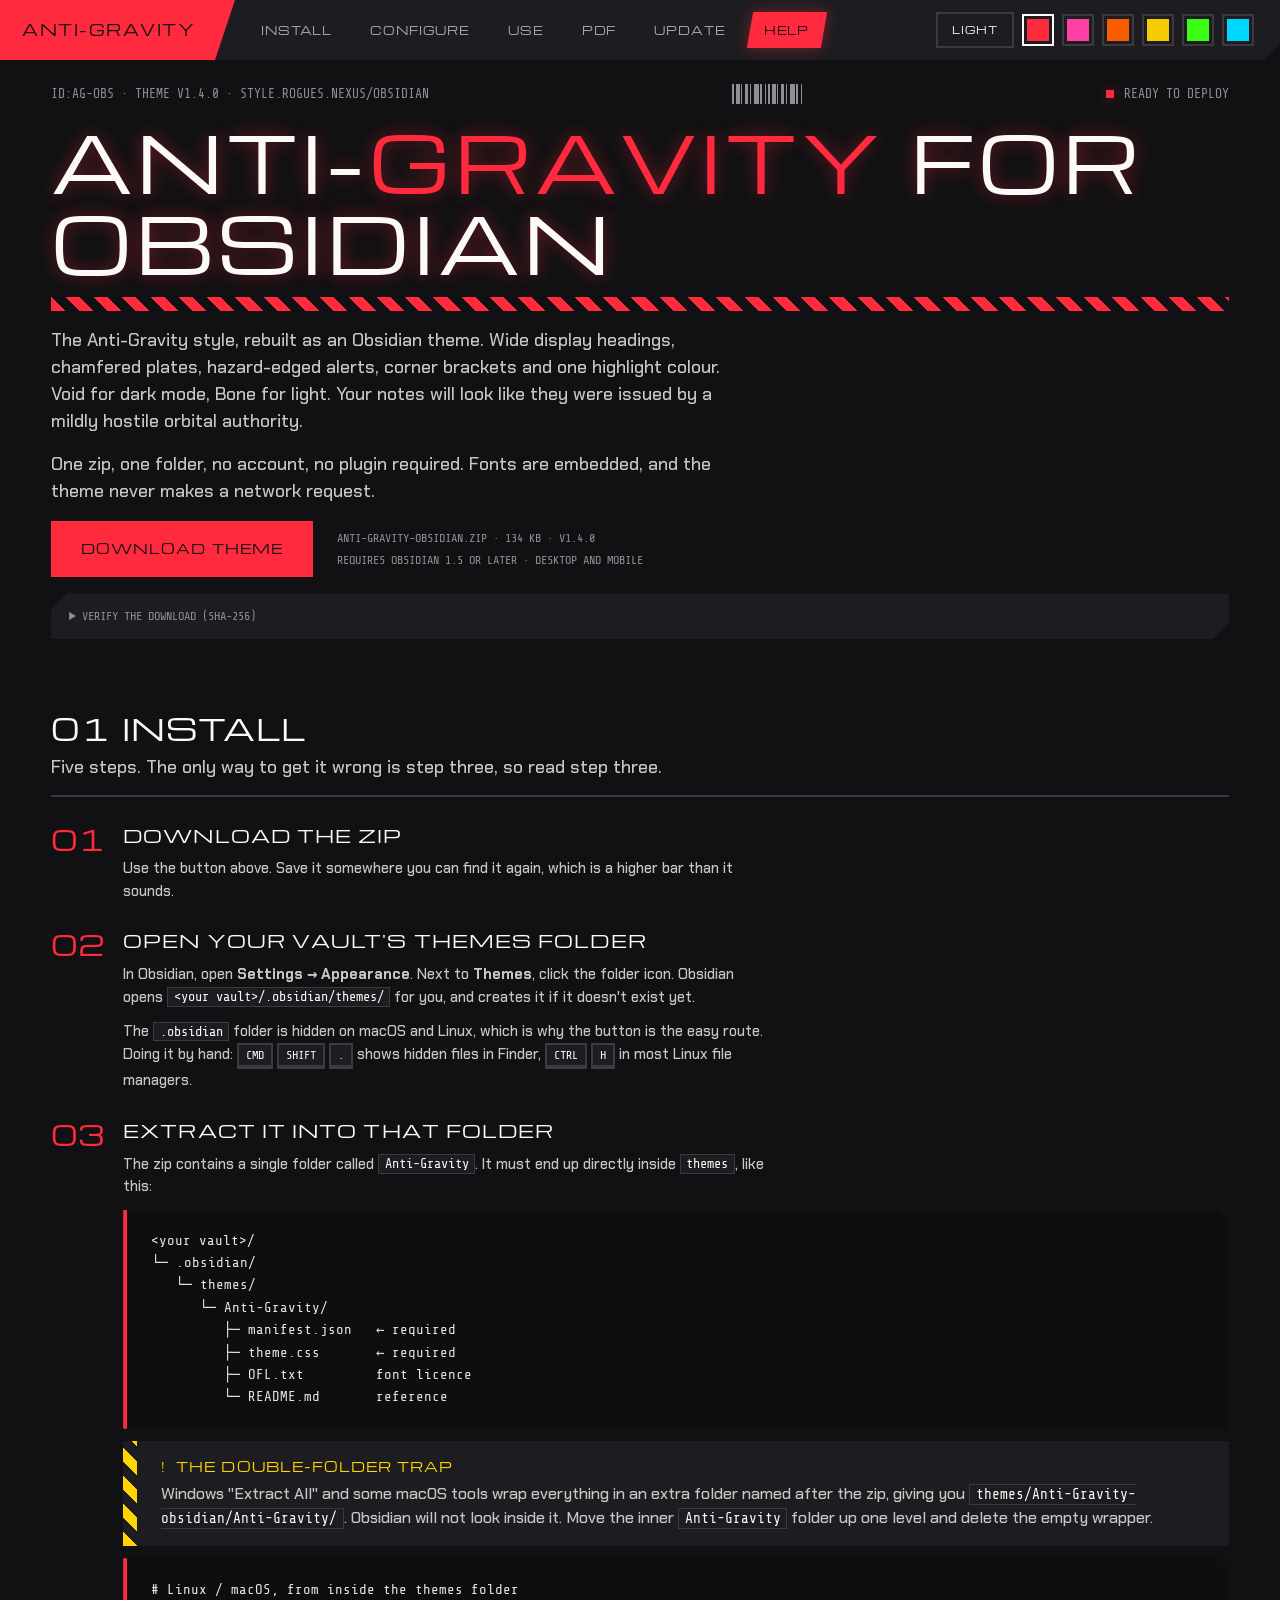
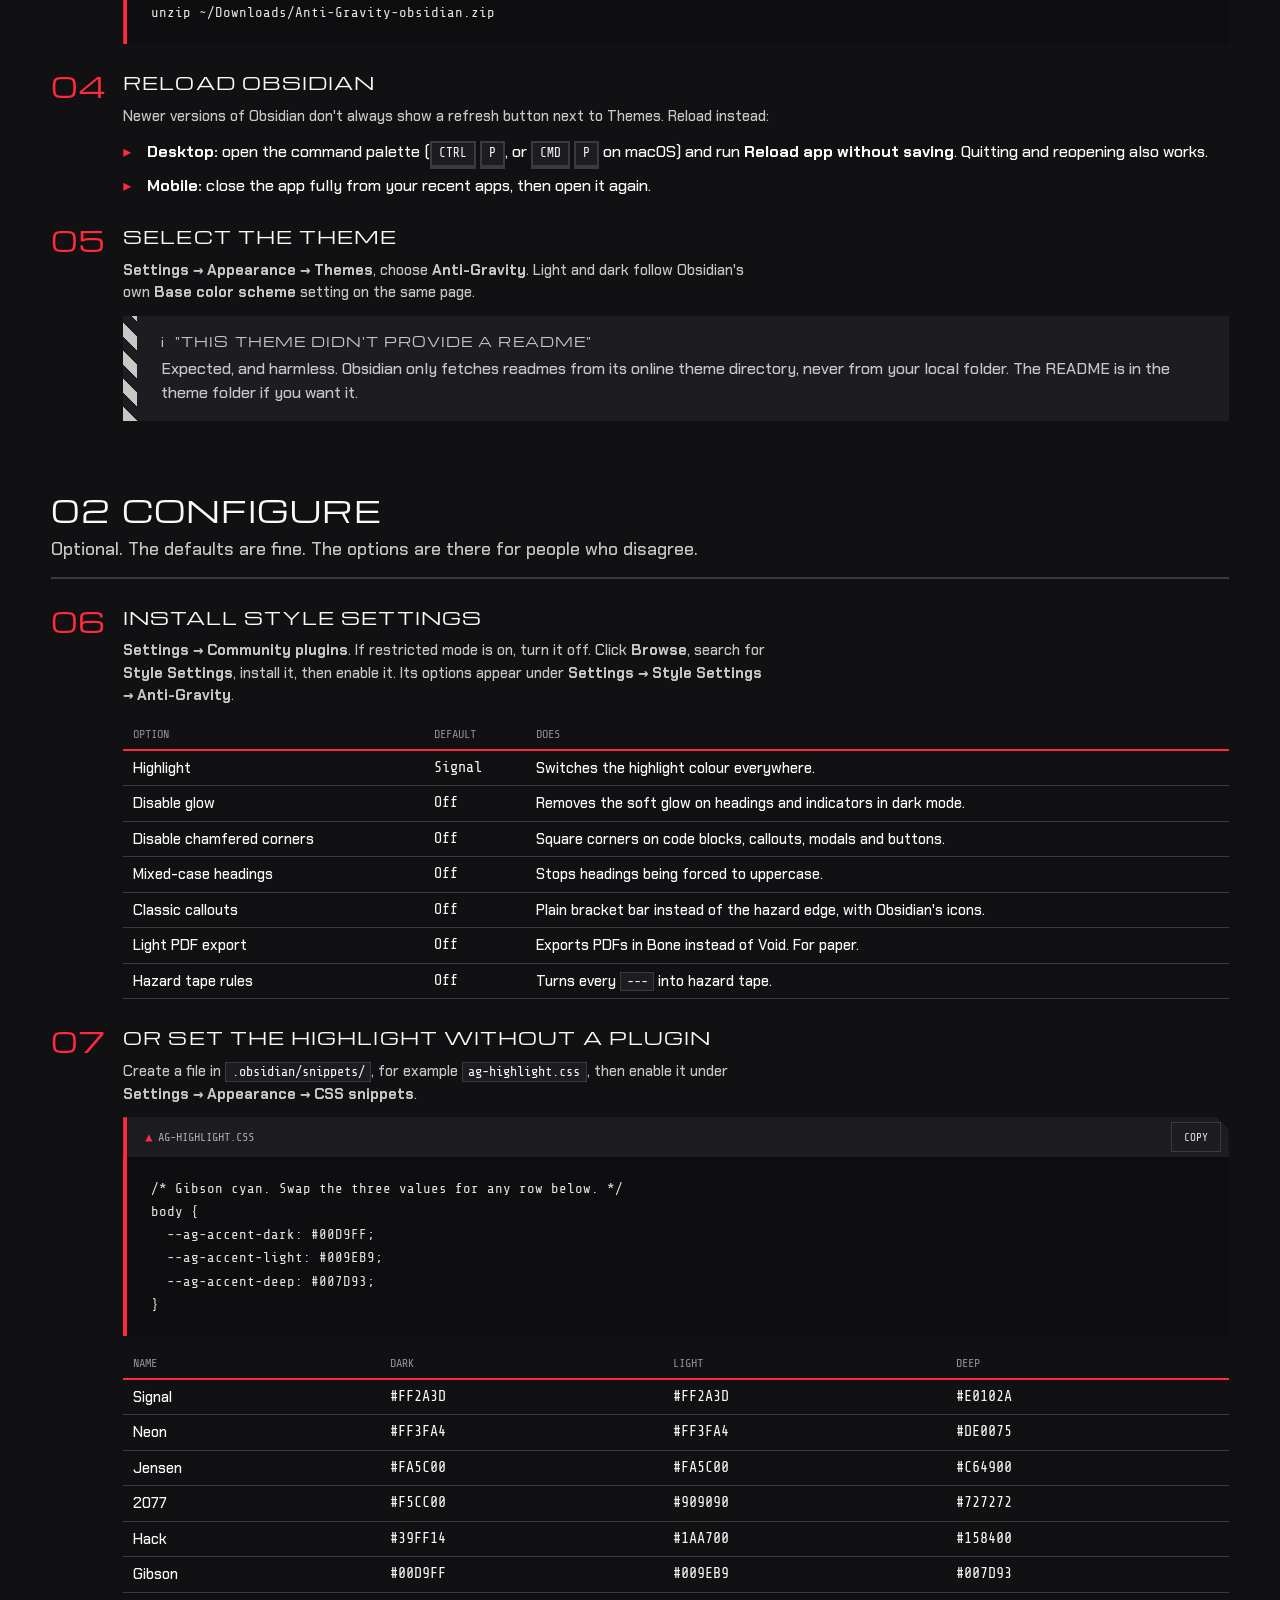
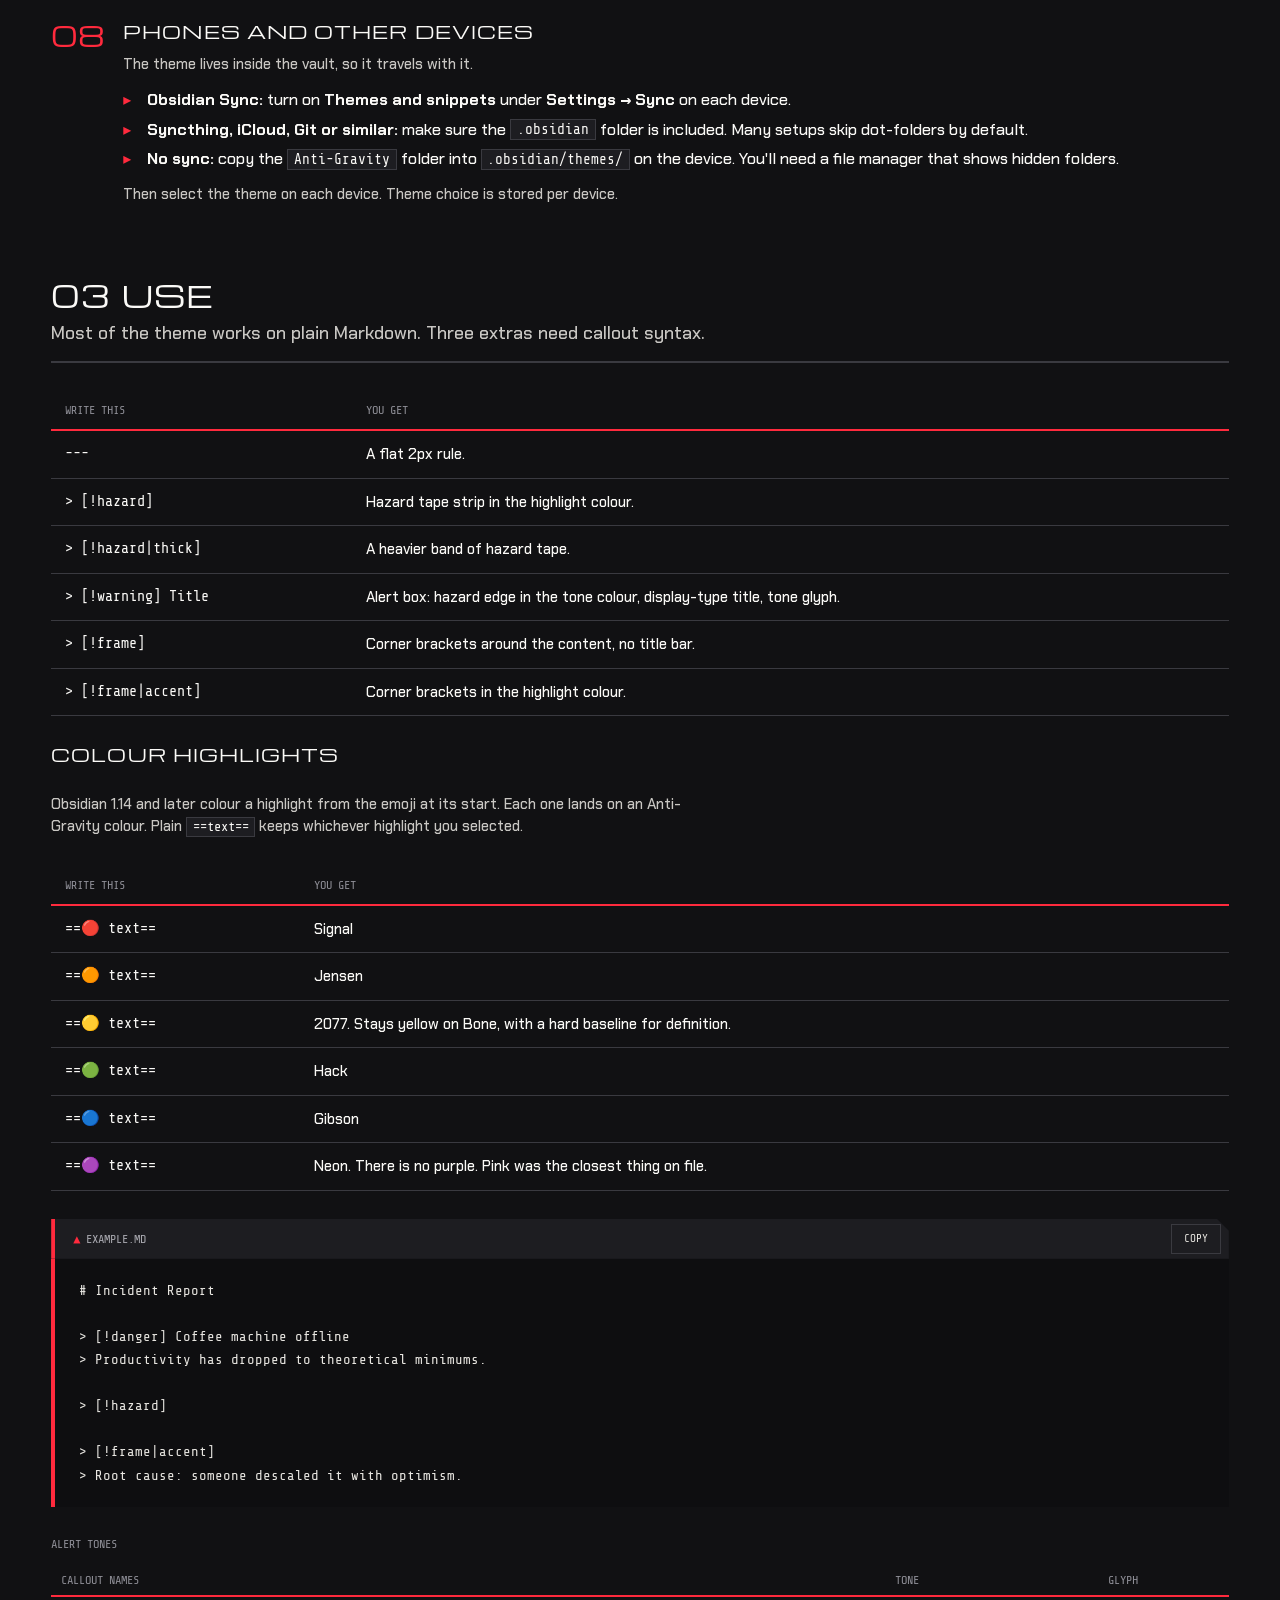
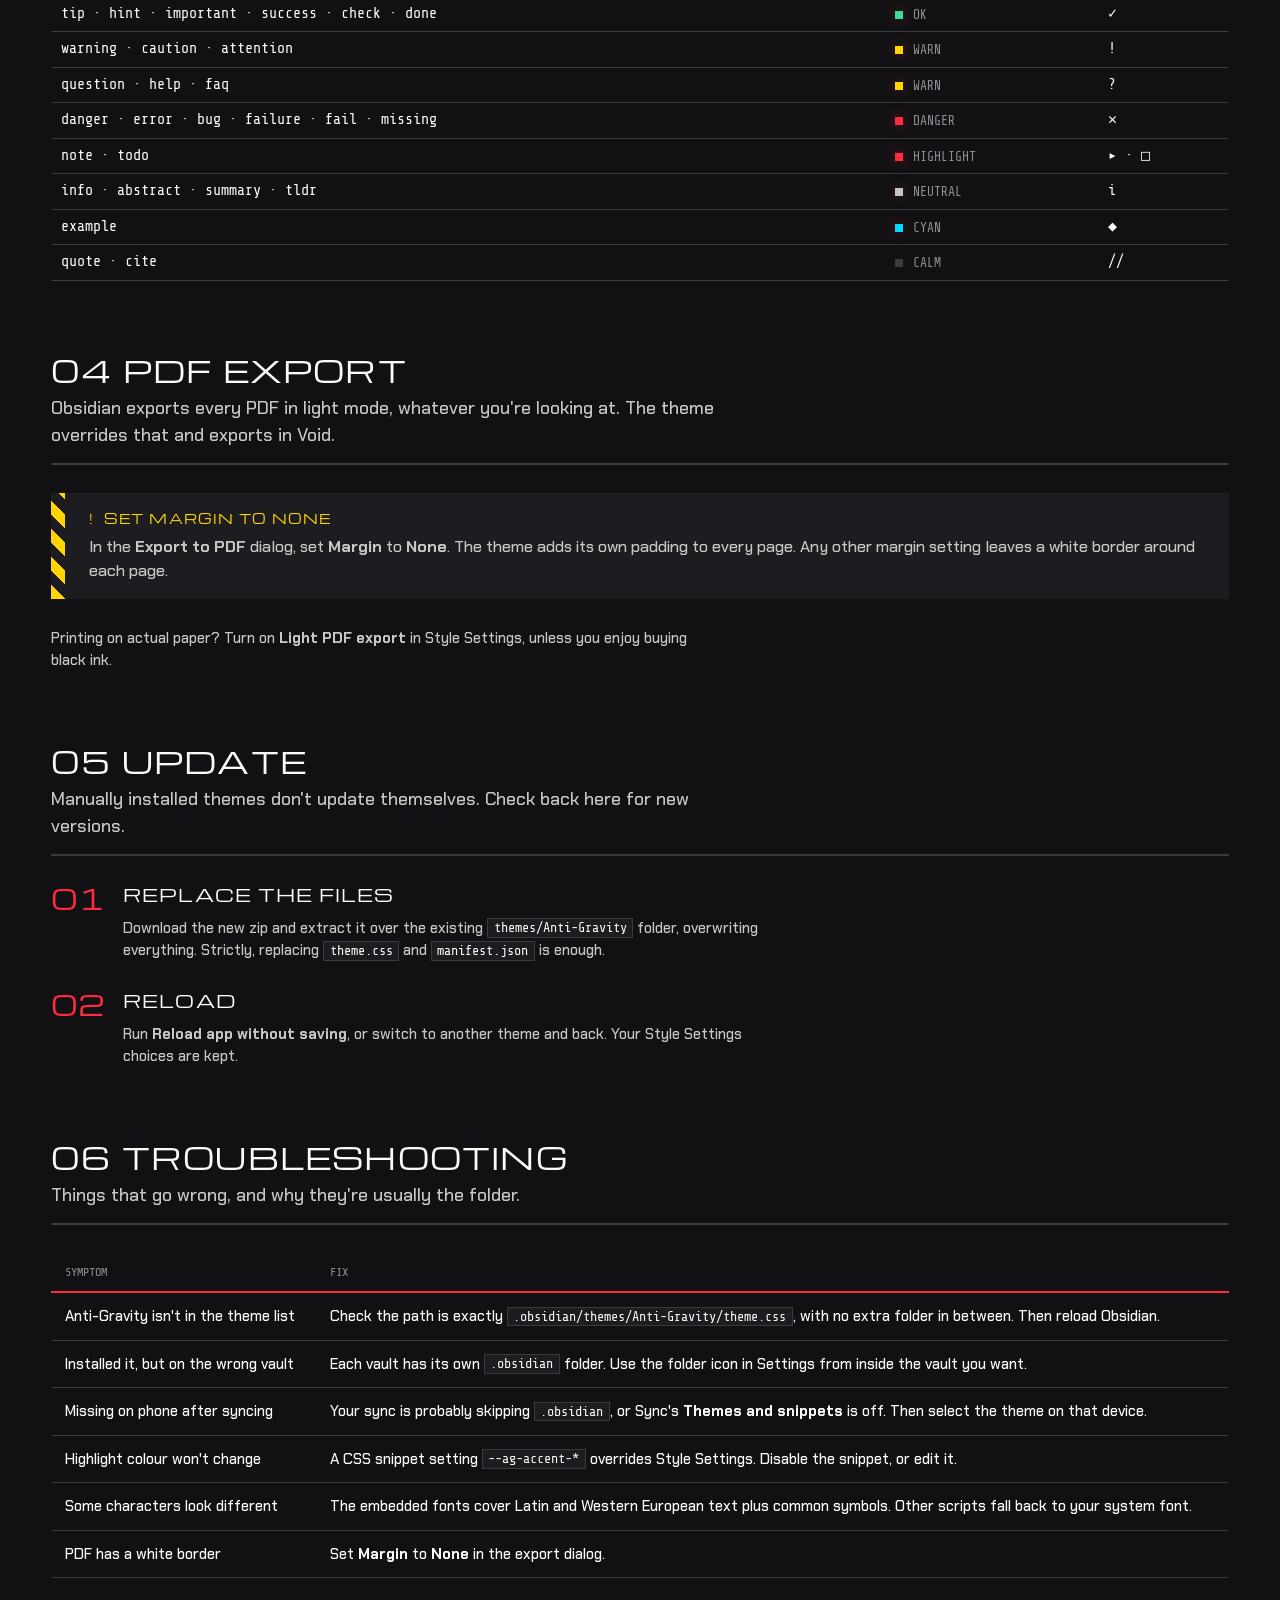
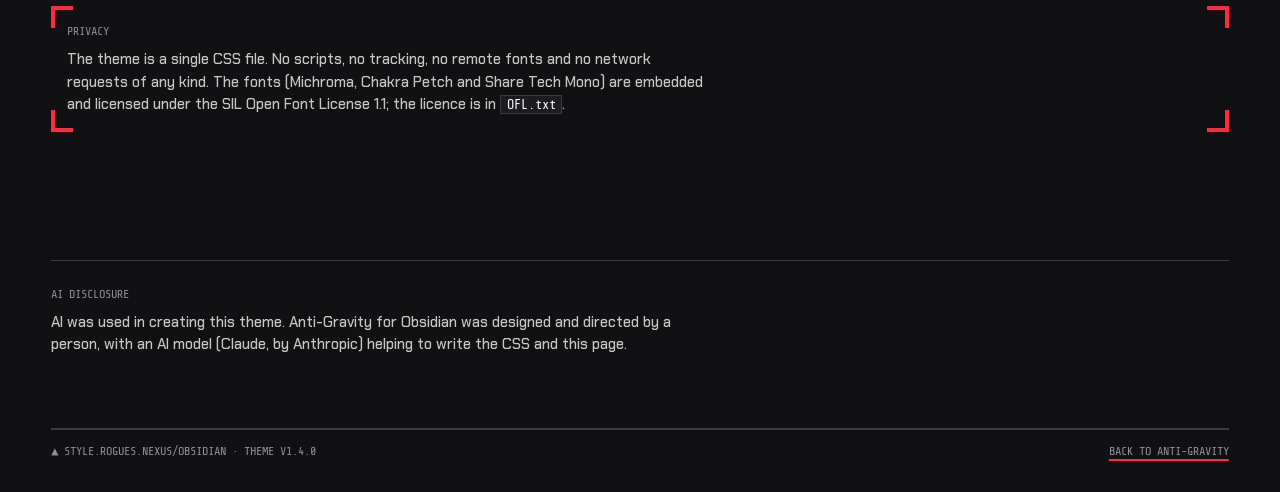
==== commit 1c00e2c3: "Obsidian theme v1.4.0: map emoji colour highlights to Anti-Gravity colours Obsidian 1.14 colour high" ====
--- a/obsidian/index.html
+++ b/obsidian/index.html
@@ -56,7 +56,7 @@
   <!-- ===== Header ===== -->
   <header class="ag-header">
     <div class="ag-header__bar">
-      <span class="ag-code">ID:AG-OBS &#xB7; theme v1.3.3 &#xB7; style.rogues.nexus/obsidian</span>
+      <span class="ag-code">ID:AG-OBS &#xB7; theme v1.4.0 &#xB7; style.rogues.nexus/obsidian</span>
       <span class="ag-barcode" aria-hidden="true"></span>
       <span class="ag-status ag-status--pulse">Ready to deploy</span>
     </div>
@@ -68,7 +68,7 @@
     <div class="download">
       <a class="ag-btn ag-btn--primary ag-btn--lg" href="Anti-Gravity-obsidian.zip" download>Download theme</a>
       <div class="download__meta">
-        <span>Anti-Gravity-obsidian.zip &#xB7; 134 KB &#xB7; v1.3.3</span>
+        <span>Anti-Gravity-obsidian.zip &#xB7; 134 KB &#xB7; v1.4.0</span>
         <span>Requires Obsidian 1.5 or later &#xB7; desktop and mobile</span>
       </div>
     </div>
@@ -76,7 +76,7 @@
       <summary class="ag-label" style="cursor: pointer">Verify the download (SHA-256)</summary>
       <p class="spec-note" style="margin-top: 10px">Paranoia is a feature. Compare this against the file you downloaded.</p>
       <!-- Update this hash whenever Anti-Gravity-obsidian.zip changes: sha256sum Anti-Gravity-obsidian.zip -->
-      <code class="hash">1c6a4a79dea1f713ebbe0b0323c047f46603ee092a4988074462b8223210a290</code>
+      <code class="hash">35aba89a593696b3fa3ef31fa3c727390a1117dacb4b60c6818c6effdf3aa847</code>
 <pre><code># Linux / macOS
 sha256sum Anti-Gravity-obsidian.zip
 shasum -a 256 Anti-Gravity-obsidian.zip
@@ -229,6 +229,20 @@
       </tbody>
     </table></div>
 
+    <h3>Colour highlights</h3>
+    <p class="spec-note">Obsidian 1.14 and later colour a highlight from the emoji at its start. Each one lands on an Anti-Gravity colour. Plain <code>==text==</code> keeps whichever highlight you selected.</p>
+    <div class="ag-table-wrap"><table class="ag-table">
+      <thead><tr><th>Write this</th><th>You get</th></tr></thead>
+      <tbody>
+        <tr><td class="ag-mono">==&#x1F534; text==</td><td>Signal</td></tr>
+        <tr><td class="ag-mono">==&#x1F7E0; text==</td><td>Jensen</td></tr>
+        <tr><td class="ag-mono">==&#x1F7E1; text==</td><td>2077. Stays yellow on Bone, with a hard baseline for definition.</td></tr>
+        <tr><td class="ag-mono">==&#x1F7E2; text==</td><td>Hack</td></tr>
+        <tr><td class="ag-mono">==&#x1F535; text==</td><td>Gibson</td></tr>
+        <tr><td class="ag-mono">==&#x1F7E3; text==</td><td>Neon. There is no purple. Pink was the closest thing on file.</td></tr>
+      </tbody>
+    </table></div>
+
     <figure class="ag-codeblock">
       <figcaption class="ag-codeblock__head"><span>example.md</span><button class="ag-codeblock__copy" type="button" data-copy>Copy</button></figcaption>
 <pre><code># Incident Report
@@ -325,7 +339,7 @@
     <p class="spec-note">AI was used in creating this theme. Anti-Gravity for Obsidian was designed and directed by a person, with an AI model (Claude, by Anthropic) helping to write the CSS and this page.</p>
   </aside>
   <footer class="ag-footer">
-    <span>&#x25B2; style.rogues.nexus/obsidian &#xB7; theme v1.3.3</span>
+    <span>&#x25B2; style.rogues.nexus/obsidian &#xB7; theme v1.4.0</span>
     <a href="../">Back to Anti-Gravity</a>
   </footer>
 </div>
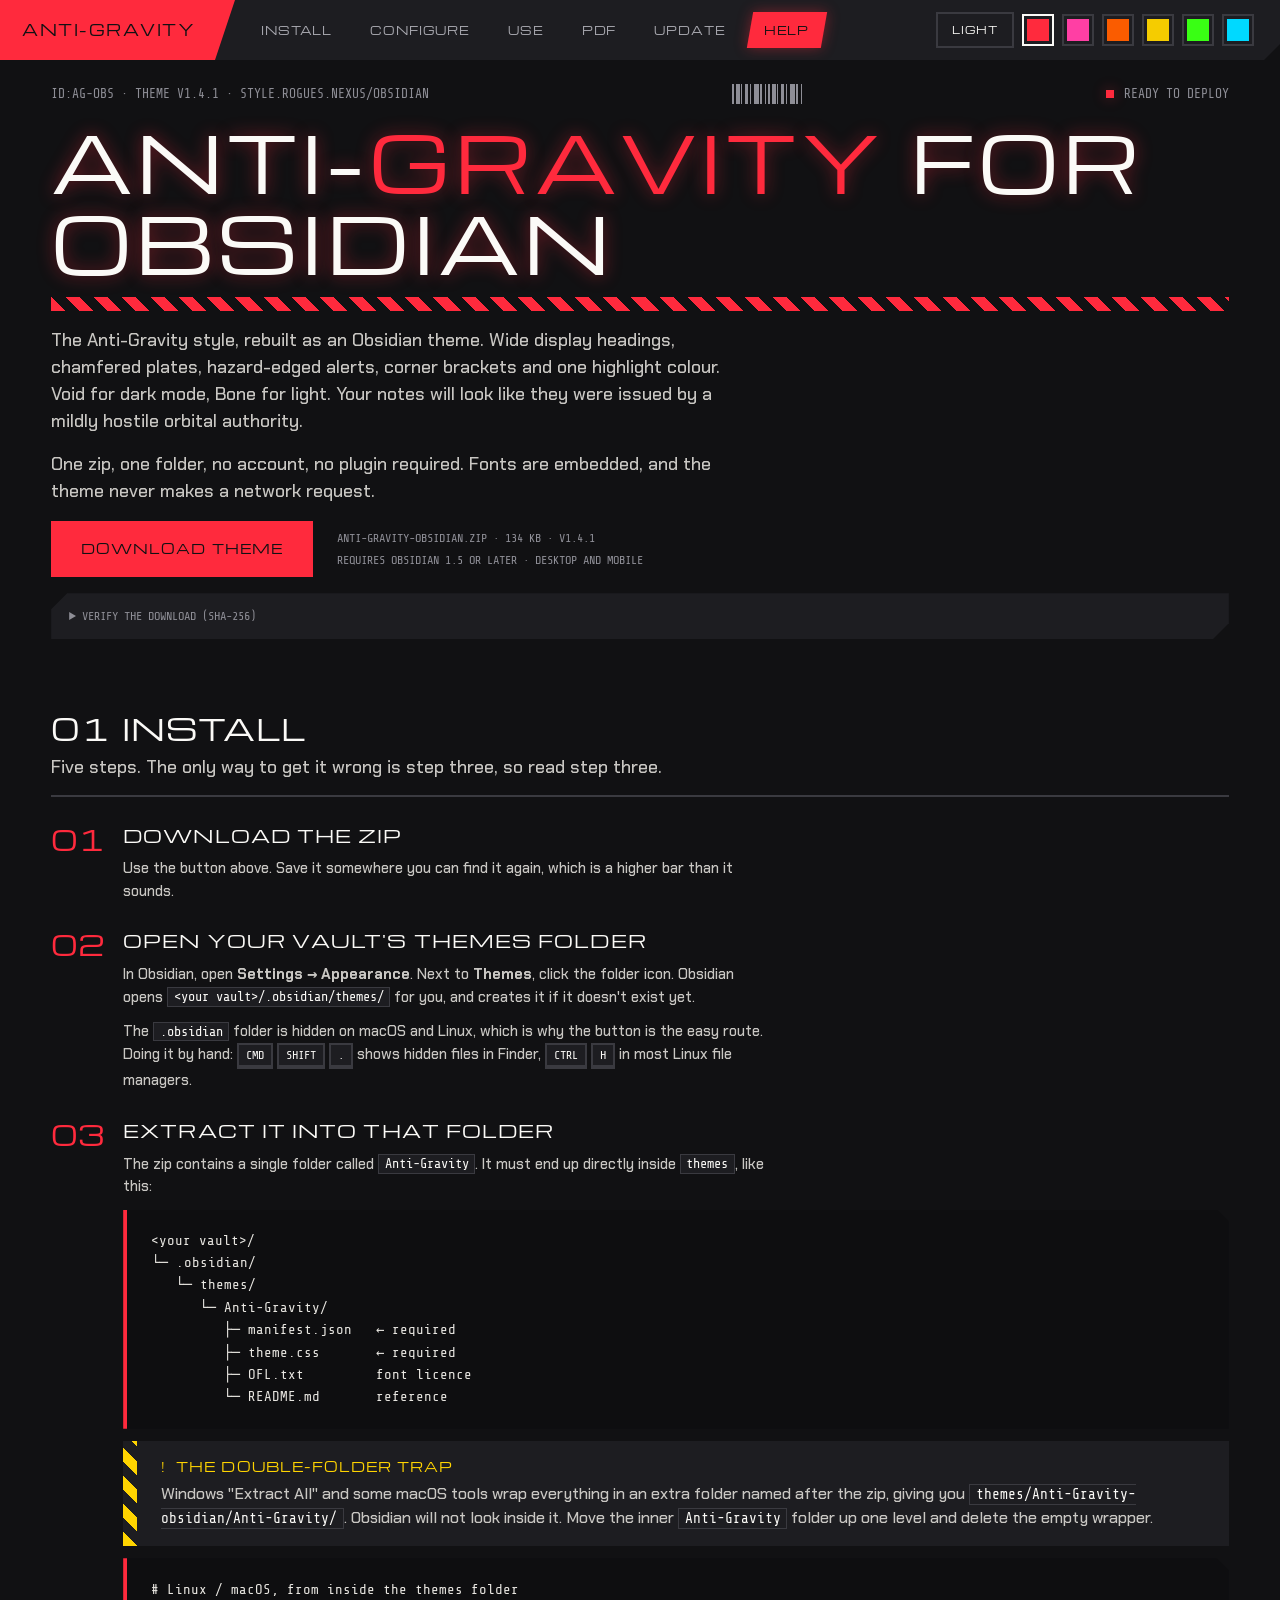
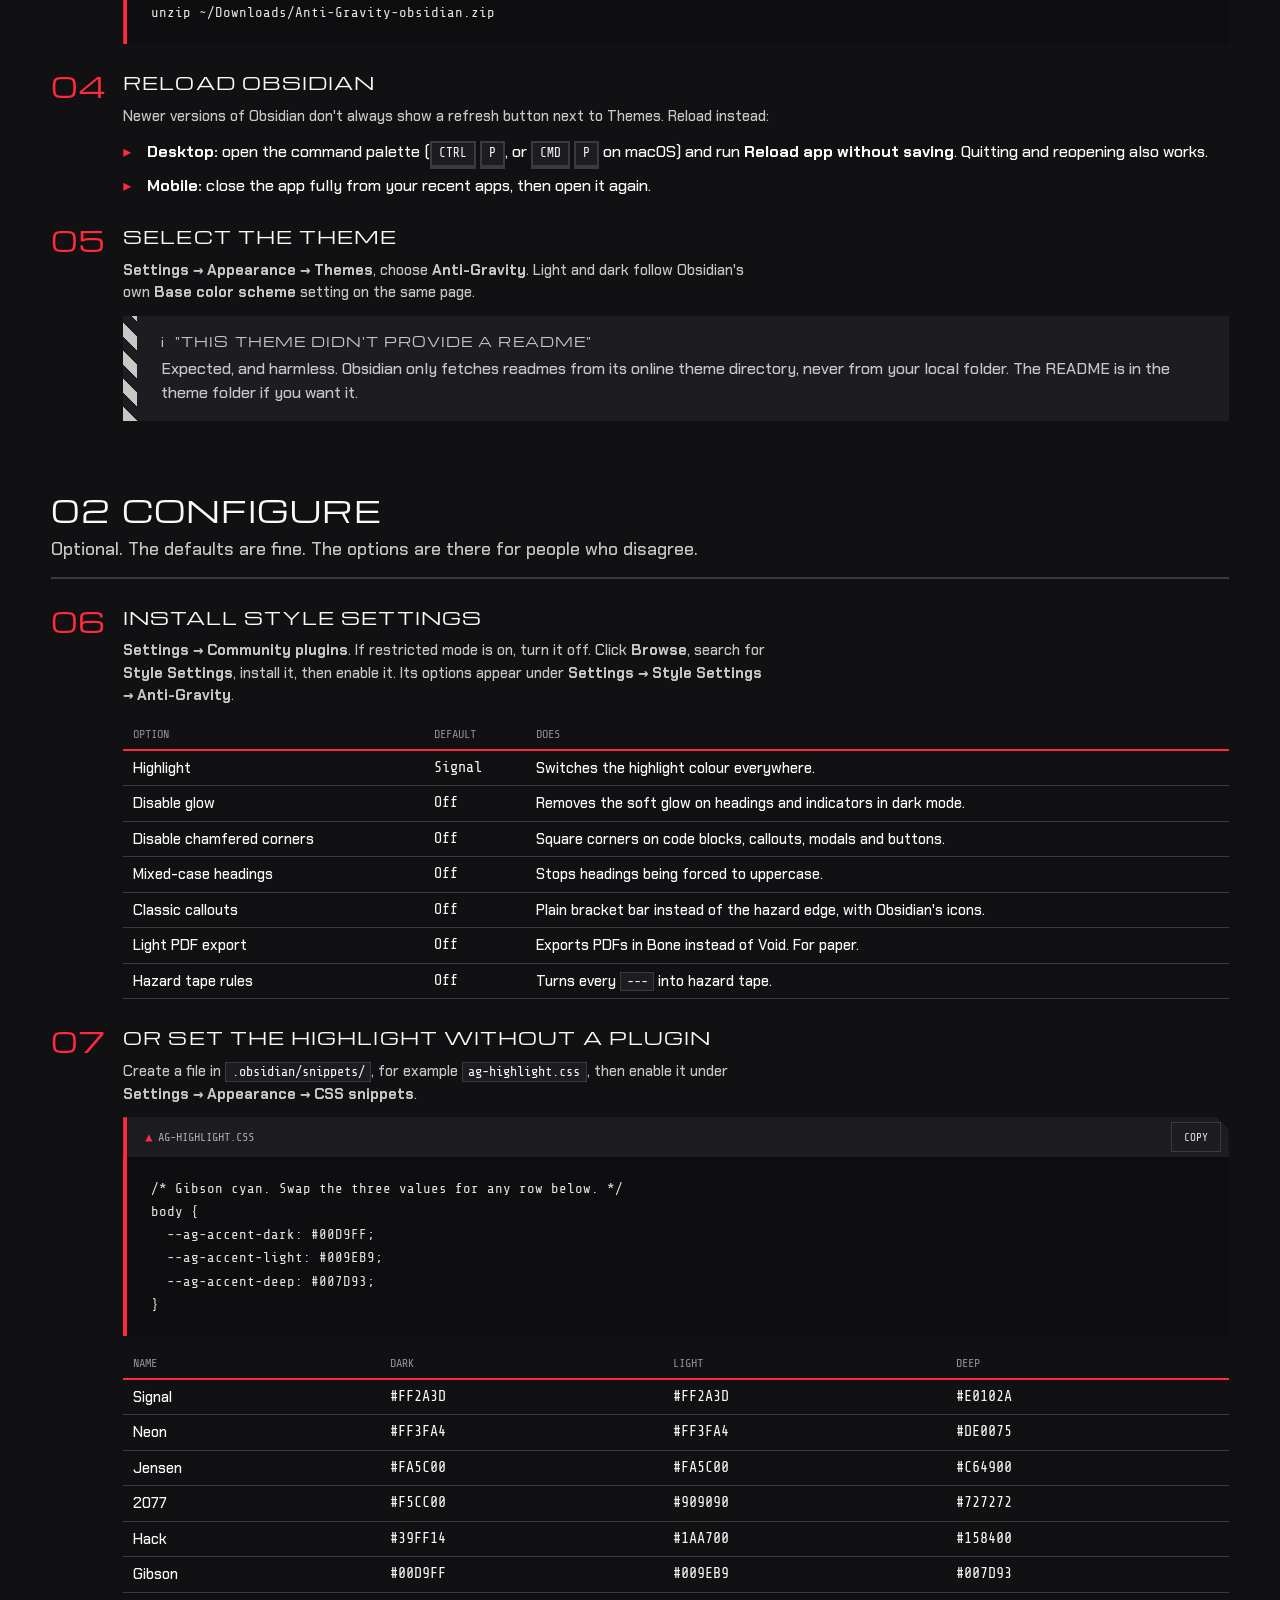
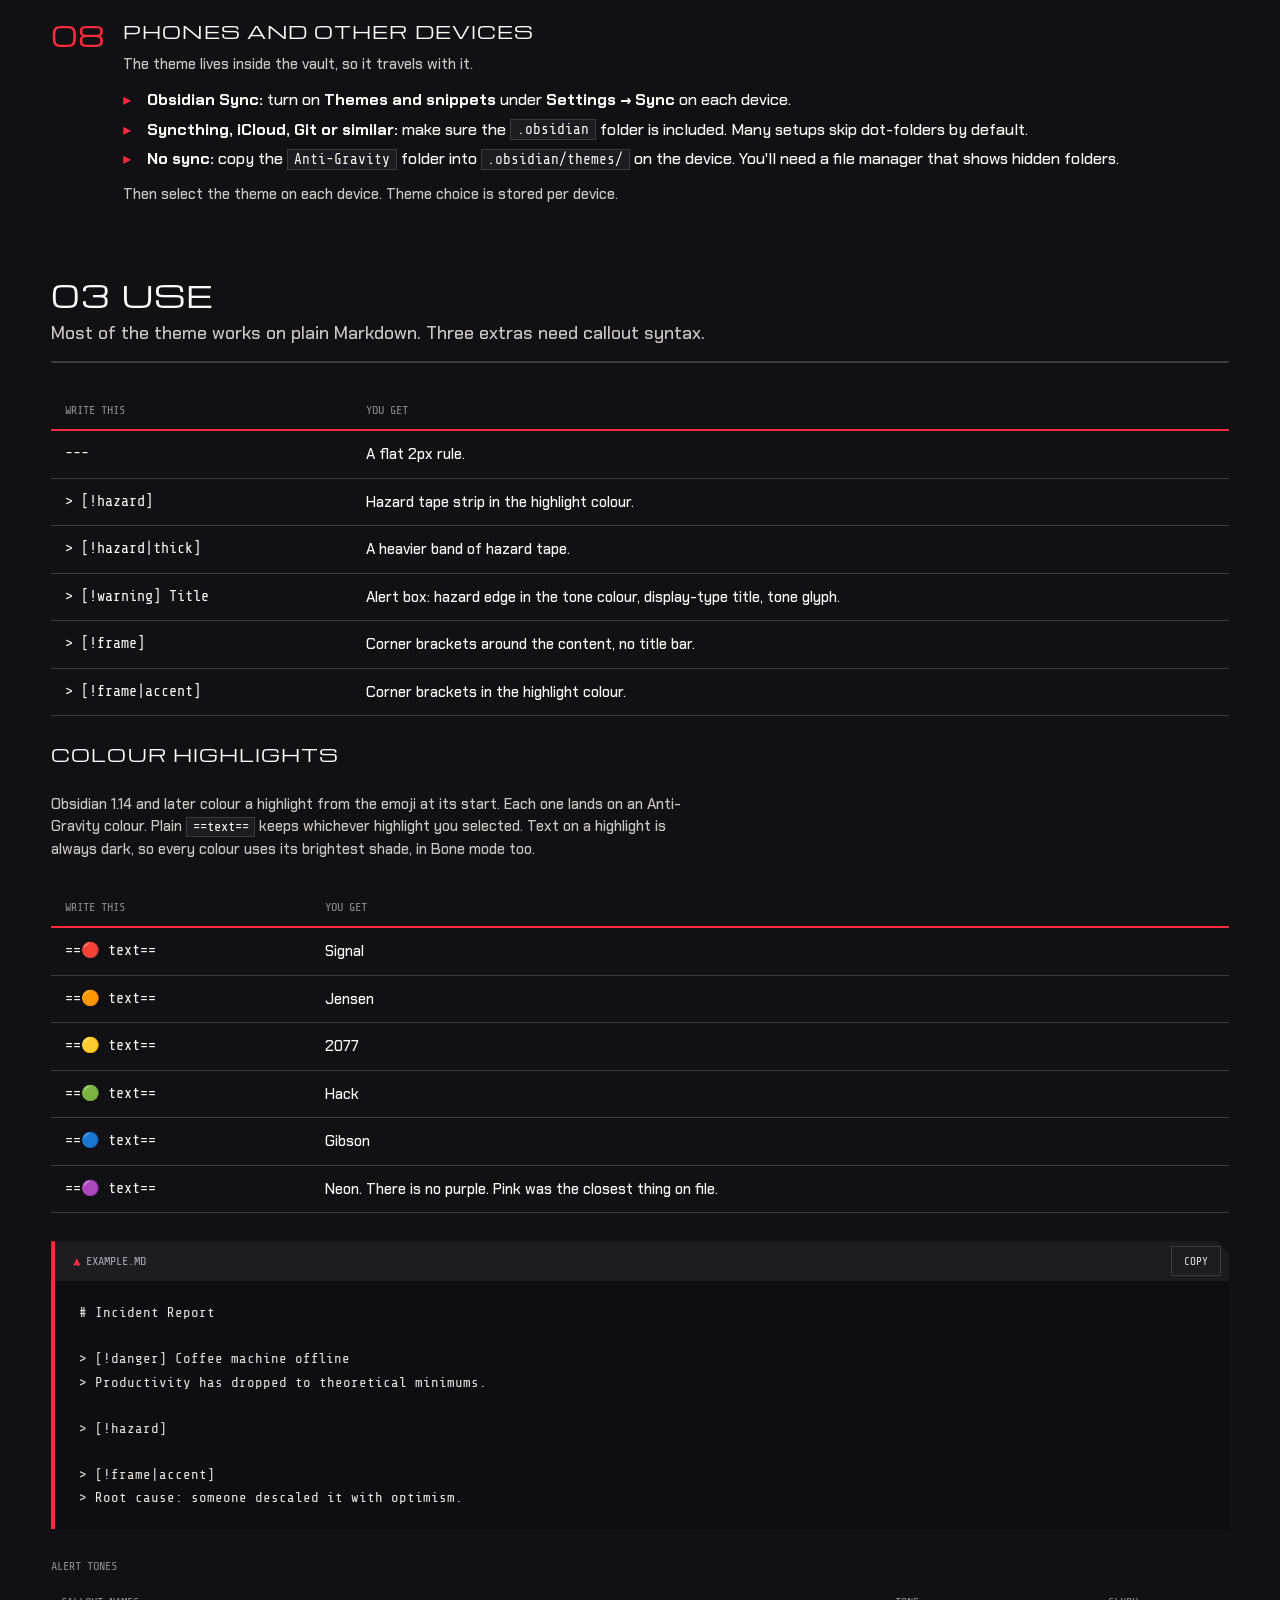
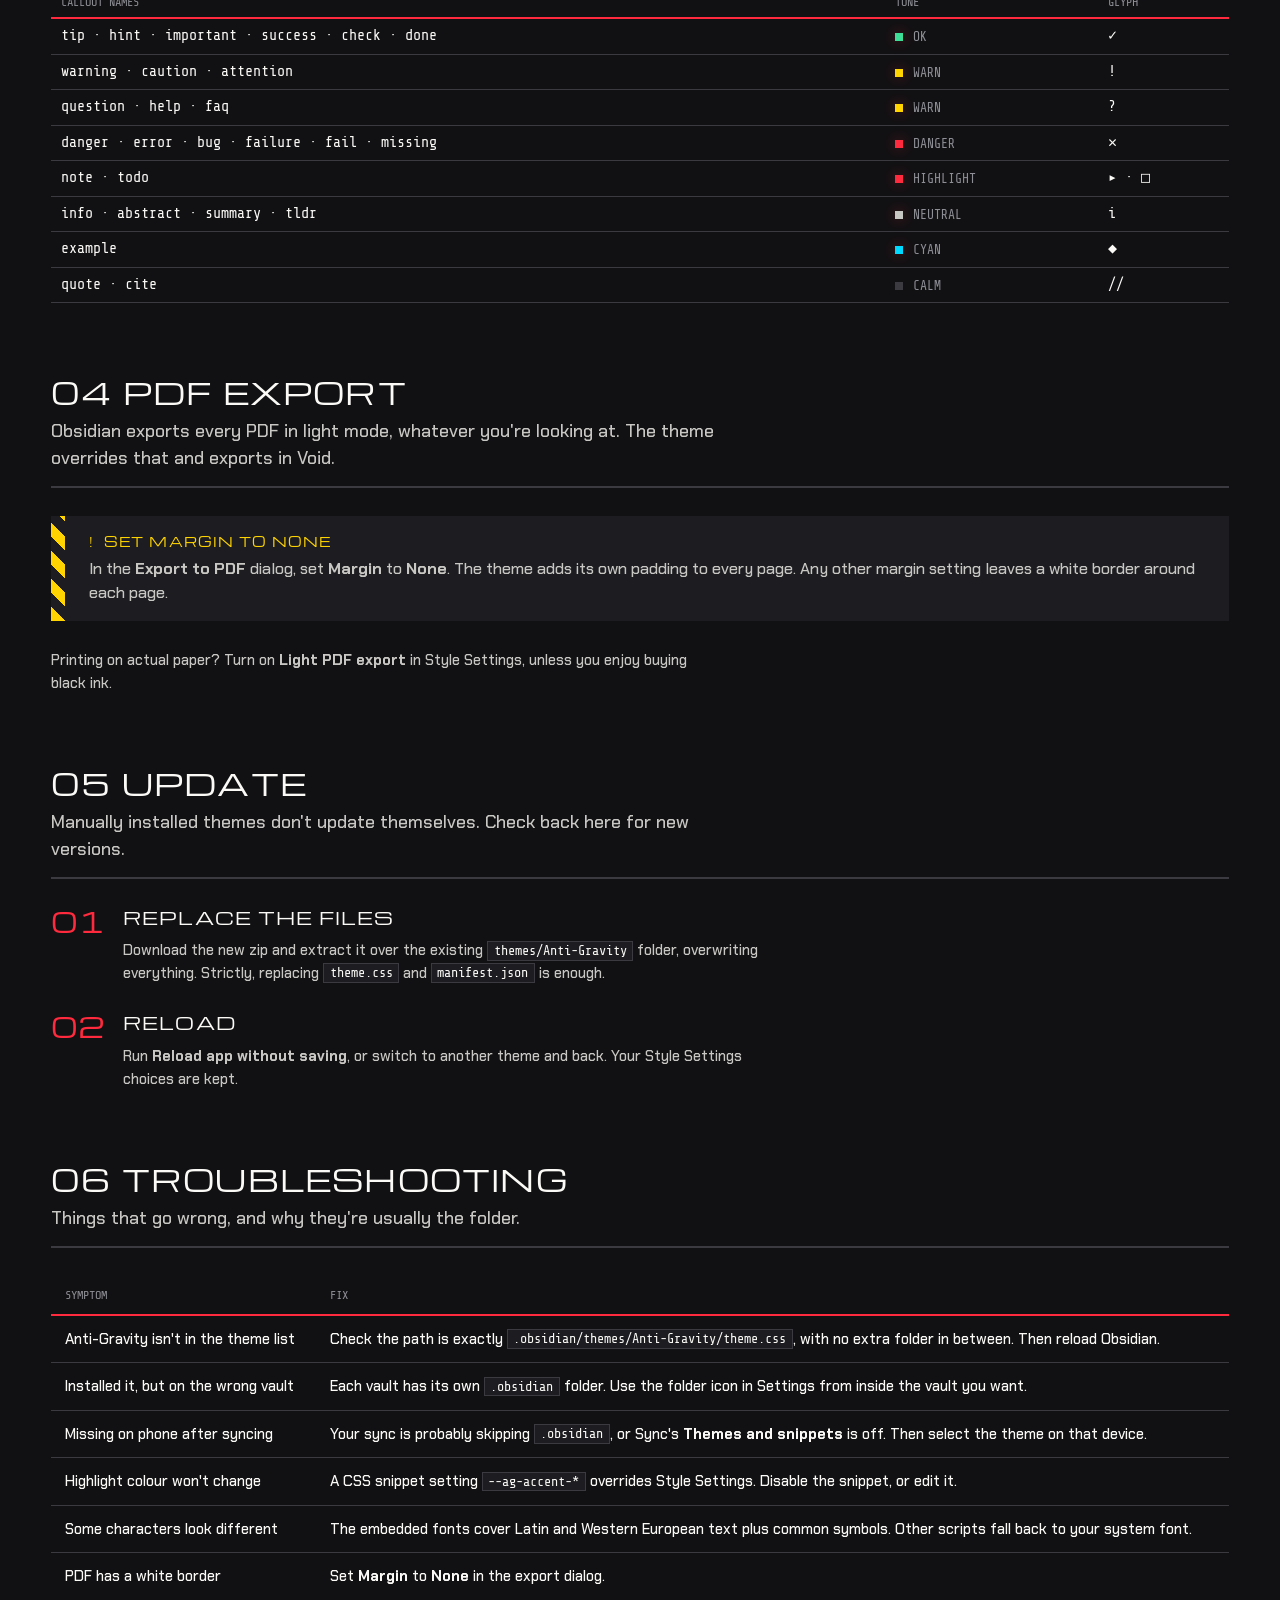
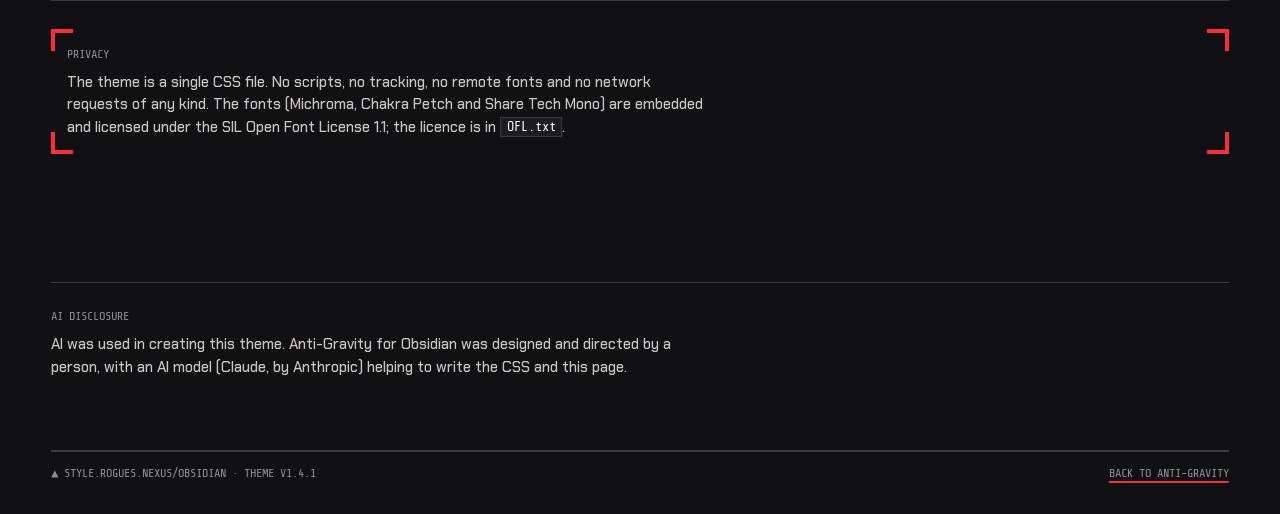
==== commit 43605310: "Obsidian theme v1.4.1: brightest highlight shades in light mode Highlights always carry dark text, s" ====
--- a/obsidian/index.html
+++ b/obsidian/index.html
@@ -56,7 +56,7 @@
   <!-- ===== Header ===== -->
   <header class="ag-header">
     <div class="ag-header__bar">
-      <span class="ag-code">ID:AG-OBS &#xB7; theme v1.4.0 &#xB7; style.rogues.nexus/obsidian</span>
+      <span class="ag-code">ID:AG-OBS &#xB7; theme v1.4.1 &#xB7; style.rogues.nexus/obsidian</span>
       <span class="ag-barcode" aria-hidden="true"></span>
       <span class="ag-status ag-status--pulse">Ready to deploy</span>
     </div>
@@ -68,7 +68,7 @@
     <div class="download">
       <a class="ag-btn ag-btn--primary ag-btn--lg" href="Anti-Gravity-obsidian.zip" download>Download theme</a>
       <div class="download__meta">
-        <span>Anti-Gravity-obsidian.zip &#xB7; 134 KB &#xB7; v1.4.0</span>
+        <span>Anti-Gravity-obsidian.zip &#xB7; 134 KB &#xB7; v1.4.1</span>
         <span>Requires Obsidian 1.5 or later &#xB7; desktop and mobile</span>
       </div>
     </div>
@@ -76,7 +76,7 @@
       <summary class="ag-label" style="cursor: pointer">Verify the download (SHA-256)</summary>
       <p class="spec-note" style="margin-top: 10px">Paranoia is a feature. Compare this against the file you downloaded.</p>
       <!-- Update this hash whenever Anti-Gravity-obsidian.zip changes: sha256sum Anti-Gravity-obsidian.zip -->
-      <code class="hash">35aba89a593696b3fa3ef31fa3c727390a1117dacb4b60c6818c6effdf3aa847</code>
+      <code class="hash">fa1bf6a4ff6603bec2be64203f2b89e4dff01308584dea13a39215fa81745fee</code>
 <pre><code># Linux / macOS
 sha256sum Anti-Gravity-obsidian.zip
 shasum -a 256 Anti-Gravity-obsidian.zip
@@ -230,13 +230,13 @@
     </table></div>
 
     <h3>Colour highlights</h3>
-    <p class="spec-note">Obsidian 1.14 and later colour a highlight from the emoji at its start. Each one lands on an Anti-Gravity colour. Plain <code>==text==</code> keeps whichever highlight you selected.</p>
+    <p class="spec-note">Obsidian 1.14 and later colour a highlight from the emoji at its start. Each one lands on an Anti-Gravity colour. Plain <code>==text==</code> keeps whichever highlight you selected. Text on a highlight is always dark, so every colour uses its brightest shade, in Bone mode too.</p>
     <div class="ag-table-wrap"><table class="ag-table">
       <thead><tr><th>Write this</th><th>You get</th></tr></thead>
       <tbody>
         <tr><td class="ag-mono">==&#x1F534; text==</td><td>Signal</td></tr>
         <tr><td class="ag-mono">==&#x1F7E0; text==</td><td>Jensen</td></tr>
-        <tr><td class="ag-mono">==&#x1F7E1; text==</td><td>2077. Stays yellow on Bone, with a hard baseline for definition.</td></tr>
+        <tr><td class="ag-mono">==&#x1F7E1; text==</td><td>2077</td></tr>
         <tr><td class="ag-mono">==&#x1F7E2; text==</td><td>Hack</td></tr>
         <tr><td class="ag-mono">==&#x1F535; text==</td><td>Gibson</td></tr>
         <tr><td class="ag-mono">==&#x1F7E3; text==</td><td>Neon. There is no purple. Pink was the closest thing on file.</td></tr>
@@ -339,7 +339,7 @@
     <p class="spec-note">AI was used in creating this theme. Anti-Gravity for Obsidian was designed and directed by a person, with an AI model (Claude, by Anthropic) helping to write the CSS and this page.</p>
   </aside>
   <footer class="ag-footer">
-    <span>&#x25B2; style.rogues.nexus/obsidian &#xB7; theme v1.4.0</span>
+    <span>&#x25B2; style.rogues.nexus/obsidian &#xB7; theme v1.4.1</span>
     <a href="../">Back to Anti-Gravity</a>
   </footer>
 </div>
